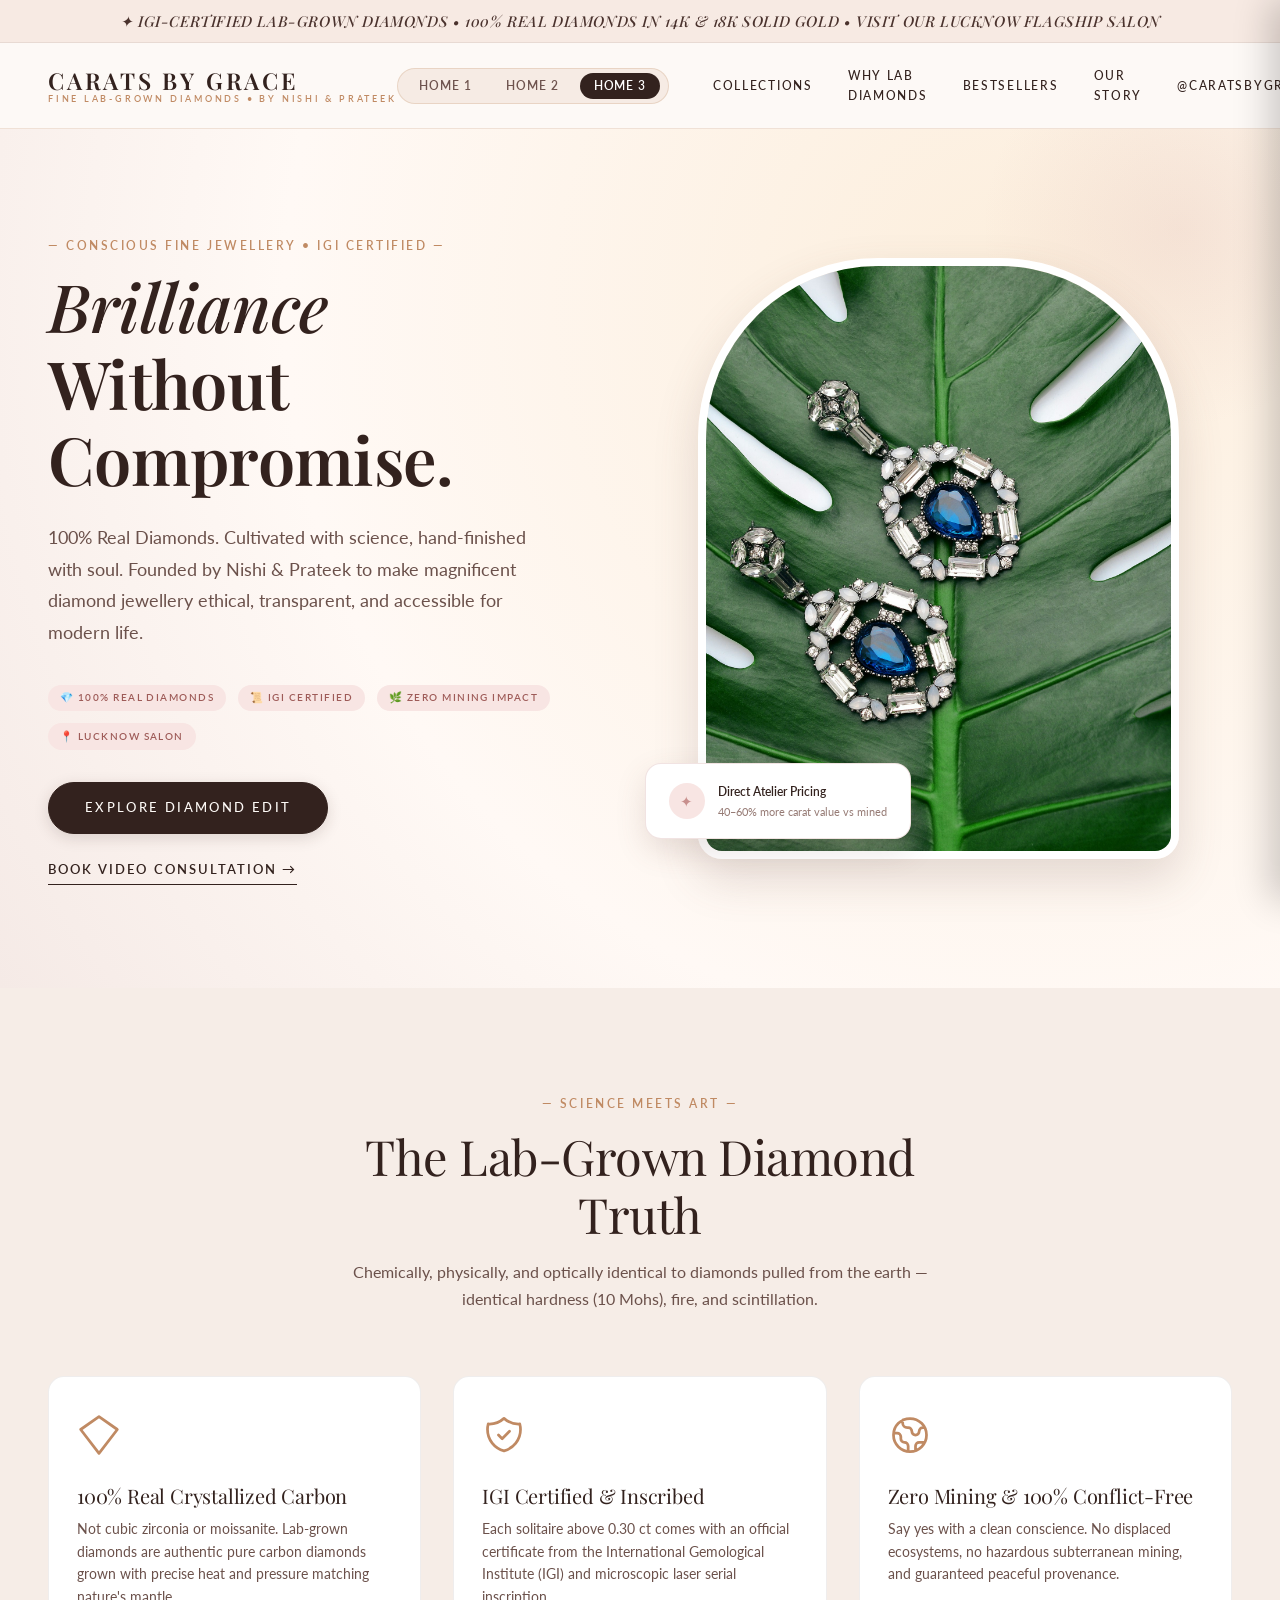
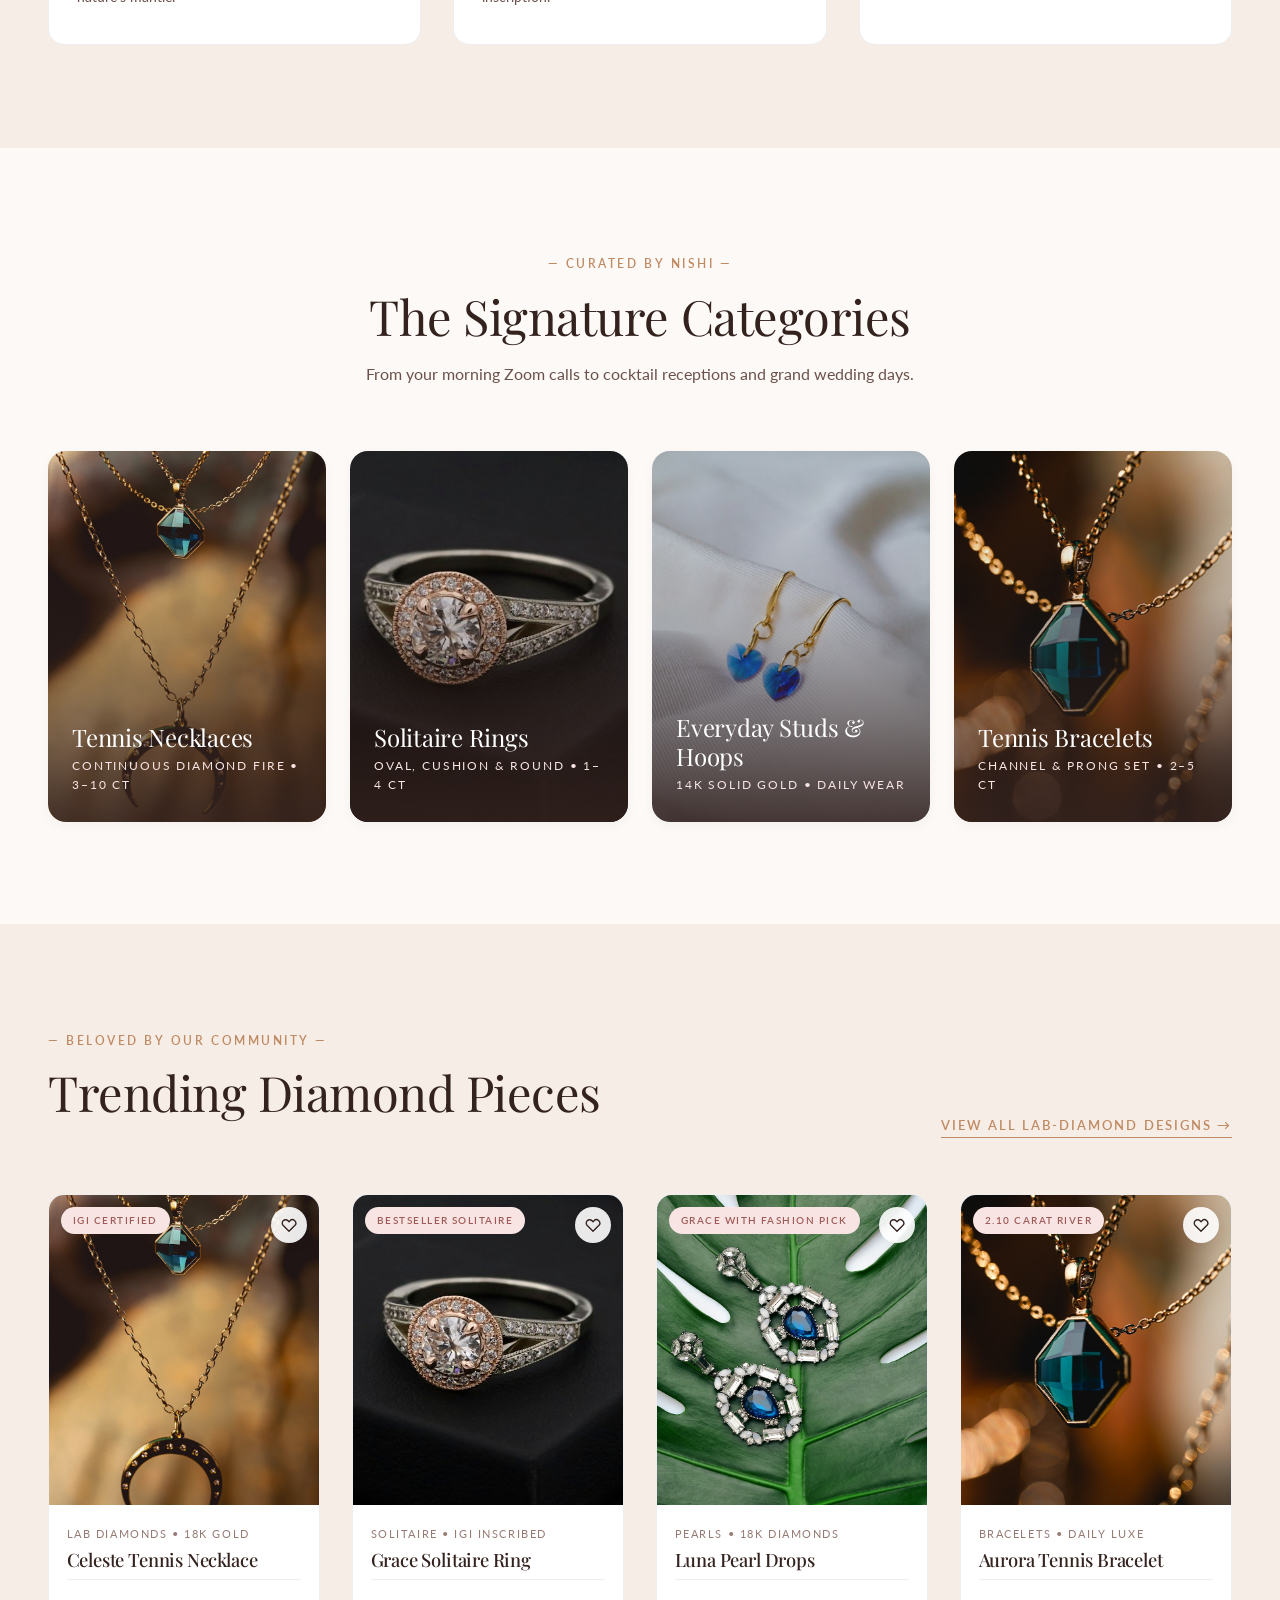
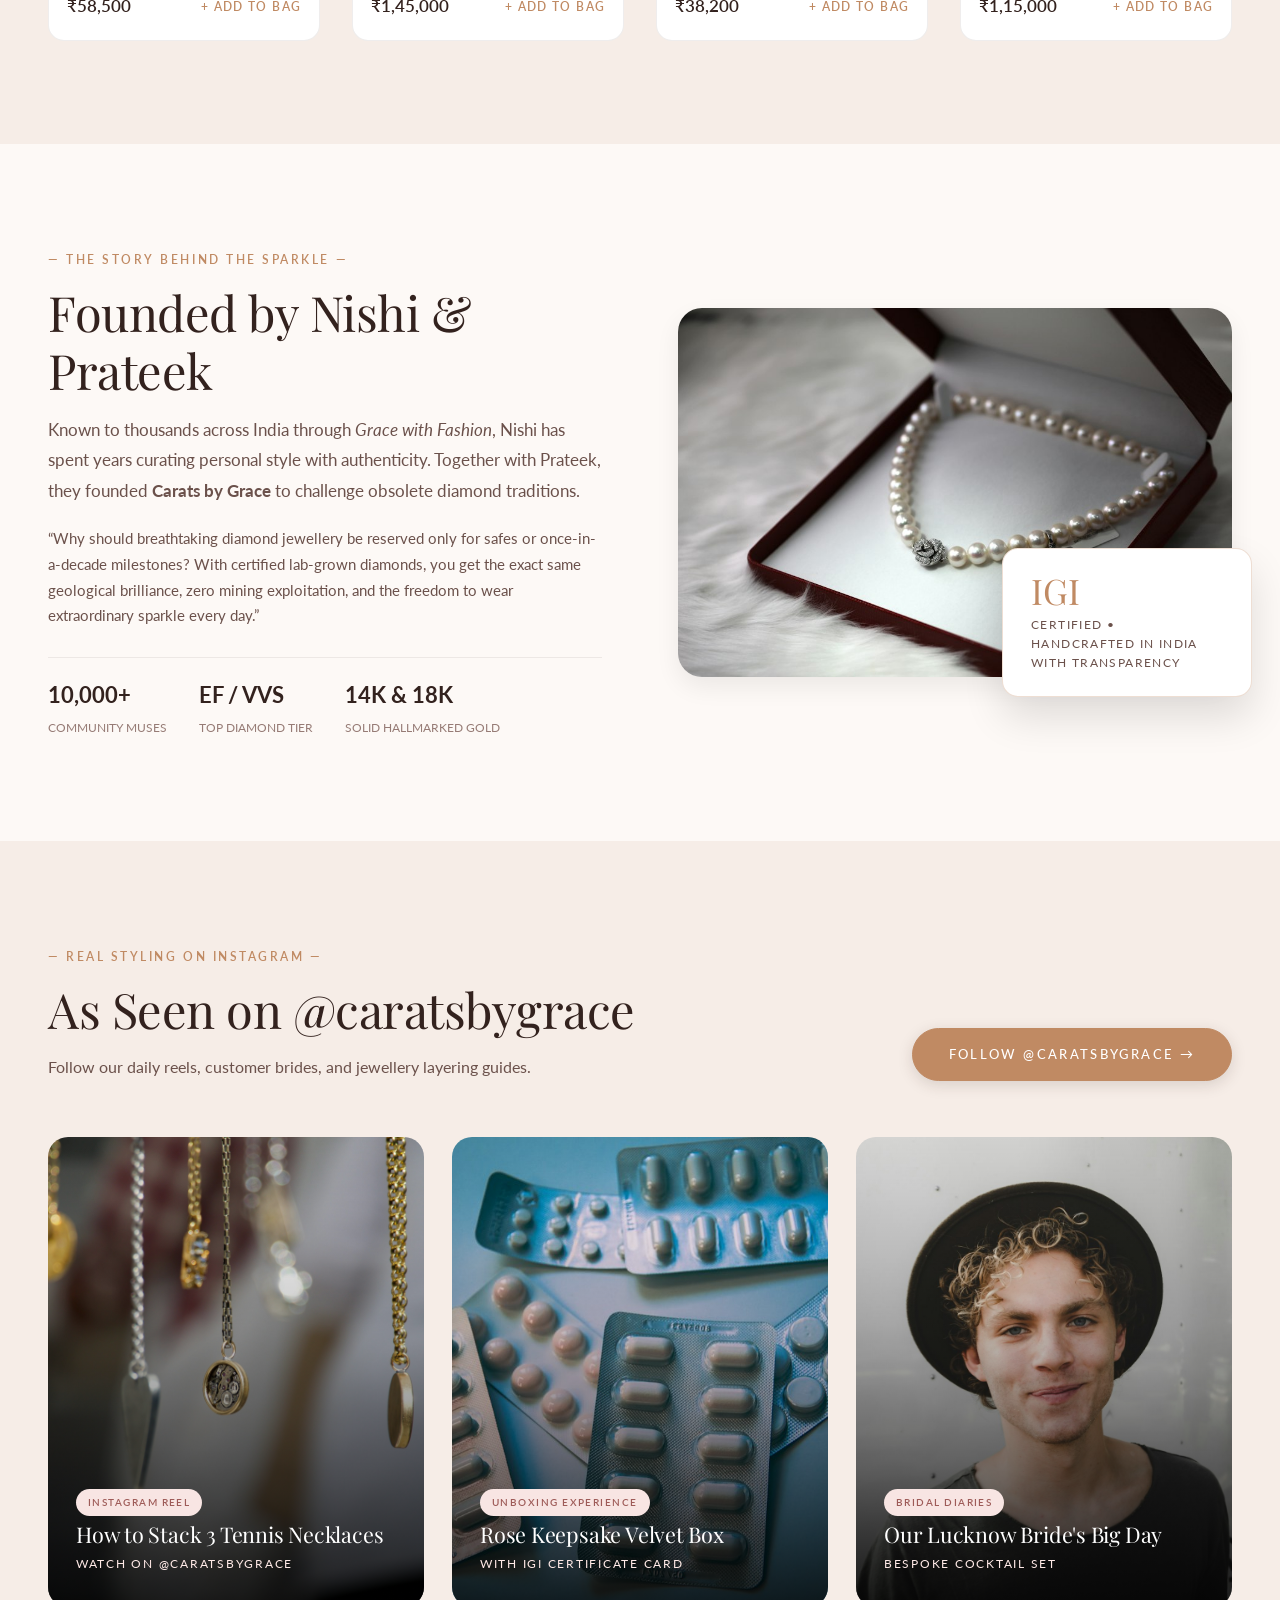
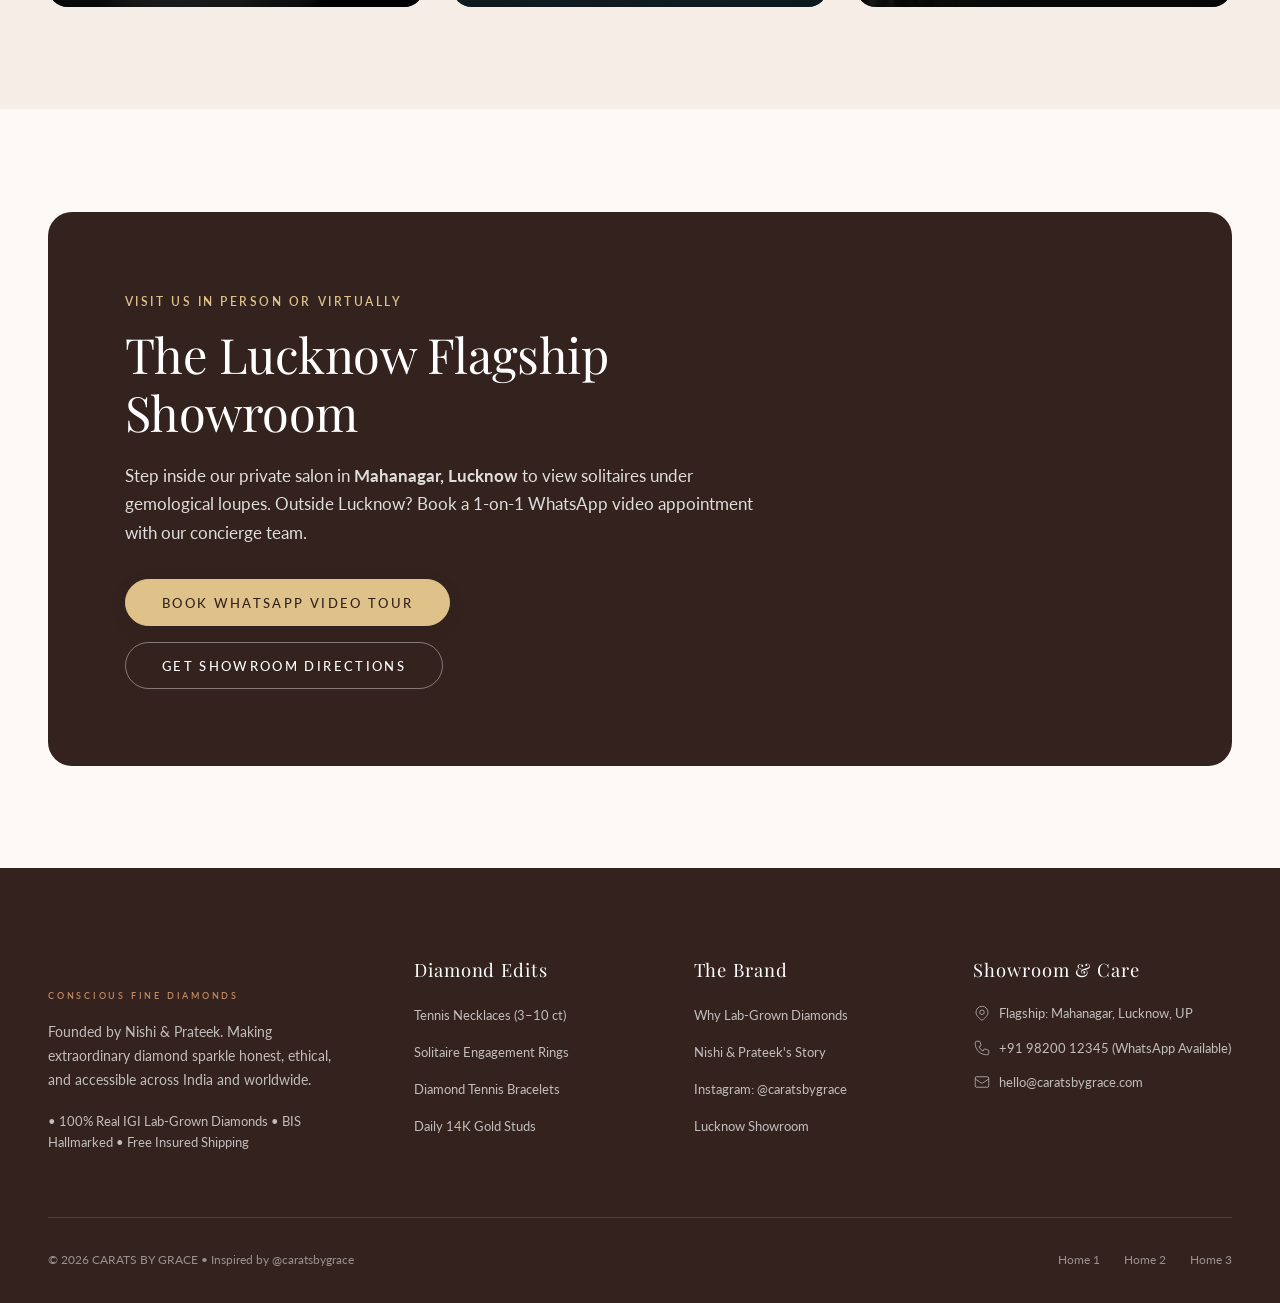
==== home-3.html @ 38d1f97b "Initial commit: Luxury Jewellery Website with 3 unique homepages" ====
<!DOCTYPE html>
<html lang="en">
<head>
  <meta charset="UTF-8">
  <meta name="viewport" content="width=device-width, initial-scale=1.0">
  <title>CARATS BY GRACE | Fine Lab-Grown Diamond Jewellery</title>
  <meta name="description" content="Conscious fine jewellery crafted with 100% real IGI-certified lab-grown diamonds in 14K and 18K solid gold. Founded by Nishi & Prateek.">
  <link rel="stylesheet" href="css/style.css">
  <link rel="icon" href="data:image/svg+xml,<svg xmlns='http://www.w3.org/2000/svg' viewBox='0 0 24 24' fill='%23C08A63'><path d='M12 2L2 9l10 13 10-13-10-7z'/></svg>">
</head>
<body class="theme-grace">

  <!-- ==================== ANNOUNCEMENT BAR ==================== -->
  <div class="announcement-bar">
    ✦ IGI-Certified Lab-Grown Diamonds &bull; 100% Real Diamonds in 14K & 18K Solid Gold &bull; Visit our Lucknow Flagship Salon
  </div>

  <!-- ==================== GLOBAL NAVBAR ==================== -->
  <header class="site-header">
    <div class="container nav-container">
      <a href="home-3.html" class="brand-logo" aria-label="Carats by Grace Homepage">
        <span class="brand-wordmark">CARATS BY GRACE</span>
        <span class="brand-subtext" style="color: var(--accent-gold);">FINE LAB-GROWN DIAMONDS &bull; BY NISHI & PRATEEK</span>
      </a>

      <nav class="nav-menu" aria-label="Primary Navigation">
        <div class="nav-concept-group" title="Select Homepage Experience">
          <a href="home-1.html" class="nav-concept-link" data-concept="home-1">Home 1</a>
          <a href="home-2.html" class="nav-concept-link" data-concept="home-2">Home 2</a>
          <a href="home-3.html" class="nav-concept-link active" data-concept="home-3">Home 3</a>
        </div>
        <a href="#collections" class="nav-link">Collections</a>
        <a href="#science" class="nav-link">Why Lab Diamonds</a>
        <a href="#bestsellers" class="nav-link">Bestsellers</a>
        <a href="#founders" class="nav-link">Our Story</a>
        <a href="#instagram" class="nav-link">@caratsbygrace</a>
        <a href="#showroom" class="nav-link">Showroom</a>
      </nav>

      <div class="nav-actions">
        <button class="action-btn search-trigger-btn" aria-label="Search Diamond Catalogue">
          <svg class="action-icon" fill="none" stroke="currentColor" viewBox="0 0 24 24">
            <path stroke-linecap="round" stroke-linejoin="round" d="M21 21l-6-6m2-5a7 7 0 11-14 0 7 7 0 0114 0z"/>
          </svg>
        </button>

        <button class="action-btn" id="header-wishlist-btn" aria-label="Saved Favourites">
          <svg class="action-icon" fill="none" stroke="currentColor" viewBox="0 0 24 24">
            <path stroke-linecap="round" stroke-linejoin="round" d="M4.318 6.318a4.5 4.5 0 000 6.364L12 20.364l7.682-7.682a4.5 4.5 0 00-6.364-6.364L12 7.636l-1.318-1.318a4.5 4.5 0 00-6.364 0z"/>
          </svg>
          <span class="action-badge wishlist-count-badge" style="display: none;">0</span>
        </button>

        <button class="action-btn" id="header-bag-btn" aria-label="View Shopping Bag">
          <svg class="action-icon" fill="none" stroke="currentColor" viewBox="0 0 24 24">
            <path stroke-linecap="round" stroke-linejoin="round" d="M16 11V7a4 4 0 00-8 0v4M5 9h14l1 12H4L5 9z"/>
          </svg>
          <span class="action-badge bag-count-badge">1</span>
        </button>

        <button class="mobile-toggle" aria-label="Open Mobile Menu">
          <svg fill="none" stroke="currentColor" viewBox="0 0 24 24">
            <path stroke-linecap="round" stroke-linejoin="round" stroke-width="2" d="M4 6h16M4 12h16M4 18h16"/>
          </svg>
        </button>
      </div>
    </div>
  </header>

  <!-- ==================== MOBILE DRAWER ==================== -->
  <div class="mobile-drawer" role="dialog" aria-modal="true" aria-label="Mobile Navigation">
    <div class="mobile-drawer-content">
      <div class="mobile-drawer-header">
        <div class="brand-logo">
          <span class="brand-wordmark" style="font-size: 1.2rem;">CARATS BY GRACE</span>
          <span class="brand-subtext" style="color: var(--accent-gold);">LAB-GROWN DIAMONDS</span>
        </div>
        <button class="mobile-close-btn" aria-label="Close Mobile Menu">&times;</button>
      </div>

      <div class="mobile-concept-list">
        <span class="mobile-concept-title">Select Experience:</span>
        <a href="home-1.html" class="nav-concept-link" data-concept="home-1">Home 1</a>
        <a href="home-2.html" class="nav-concept-link" data-concept="home-2">Home 2</a>
        <a href="home-3.html" class="nav-concept-link active" data-concept="home-3">Home 3</a>
      </div>

      <nav class="mobile-nav-links">
        <a href="#collections" class="mobile-nav-link">Diamond Collections</a>
        <a href="#science" class="mobile-nav-link">Why Lab Diamonds</a>
        <a href="#bestsellers" class="mobile-nav-link">Bestselling Pieces</a>
        <a href="#founders" class="mobile-nav-link">About Nishi & Prateek</a>
        <a href="#instagram" class="mobile-nav-link">@caratsbygrace Instagram</a>
        <a href="#showroom" class="mobile-nav-link">Lucknow Showroom</a>
      </nav>

      <div style="padding-top: 2rem; border-top: 1px solid var(--border-subtle); font-size: 0.8rem; color: var(--text-muted);">
        <p>Showroom: Mahanagar, Lucknow, UP</p>
        <p>WhatsApp Video: +91 98200 12345</p>
        <p>hello@caratsbygrace.com</p>
      </div>
    </div>
  </div>

  <main>
    <!-- ==================== HERO SECTION (CARATS BY GRACE) ==================== -->
    <section class="hero-romantic" id="hero">
      <div class="container hero-romantic-grid">
        <div class="hero-romantic-text">
          <span class="eyebrow">&mdash; Conscious Fine Jewellery &bull; IGI Certified &mdash;</span>
          <h1 class="hero-romantic-title">
            Brilliance <span>Without Compromise.</span>
          </h1>
          <p class="hero-romantic-desc">
            100% Real Diamonds. Cultivated with science, hand-finished with soul. Founded by Nishi & Prateek to make magnificent diamond jewellery ethical, transparent, and accessible for modern life.
          </p>

          <!-- Trust Badges -->
          <div style="display: flex; gap: 0.75rem; flex-wrap: wrap; margin-bottom: 2rem;">
            <span class="badge badge-rose">💎 100% Real Diamonds</span>
            <span class="badge badge-rose">📜 IGI Certified</span>
            <span class="badge badge-rose">🌿 Zero Mining Impact</span>
            <span class="badge badge-rose">📍 Lucknow Salon</span>
          </div>

          <div style="display: flex; gap: 1.25rem; align-items: center; flex-wrap: wrap;">
            <a href="#bestsellers" class="btn btn-primary">Explore Diamond Edit</a>
            <a href="#showroom" class="btn-underline" style="color: var(--text-primary);">Book Video Consultation &rarr;</a>
          </div>
        </div>

        <div class="hero-romantic-media">
          <div class="romantic-frame-primary">
            <img src="assets/images/hero-romantic.jpg" alt="Carats by Grace lab-grown diamond collection" loading="lazy">
          </div>
          <div class="romantic-floating-card">
            <div class="floating-icon-heart">✦</div>
            <div>
              <div class="floating-card-text">Direct Atelier Pricing</div>
              <div class="floating-card-sub">40–60% more carat value vs mined</div>
            </div>
          </div>
        </div>
      </div>
    </section>

    <!-- ==================== THE LAB-GROWN REVOLUTION (EDUCATIONAL PILLARS) ==================== -->
    <section class="section-padding" id="science" style="background-color: var(--bg-secondary);">
      <div class="container">
        <div style="text-align: center; max-width: 680px; margin-inline: auto; margin-bottom: clamp(2.5rem, 5vw, 4rem);">
          <span class="eyebrow">&mdash; Science Meets Art &mdash;</span>
          <h2 class="section-title">The Lab-Grown Diamond Truth</h2>
          <p class="section-desc">
            Chemically, physically, and optically identical to diamonds pulled from the earth — identical hardness (10 Mohs), fire, and scintillation.
          </p>
        </div>

        <div class="features-grid">
          <!-- Pillar 1 -->
          <div class="feature-box" style="background-color: #FFFFFF; border-radius: 16px;">
            <svg class="feature-icon" fill="none" stroke="currentColor" stroke-width="1.5" viewBox="0 0 24 24">
              <path stroke-linecap="round" stroke-linejoin="round" d="M12 2L2 9l10 13 10-13-10-7z"/>
            </svg>
            <h3 class="feature-title">100% Real Crystallized Carbon</h3>
            <p class="feature-desc">
              Not cubic zirconia or moissanite. Lab-grown diamonds are authentic pure carbon diamonds grown with precise heat and pressure matching nature's mantle.
            </p>
          </div>

          <!-- Pillar 2 -->
          <div class="feature-box" style="background-color: #FFFFFF; border-radius: 16px;">
            <svg class="feature-icon" fill="none" stroke="currentColor" stroke-width="1.5" viewBox="0 0 24 24">
              <path stroke-linecap="round" stroke-linejoin="round" d="M9 12l2 2 4-4m5.618-4.016A11.955 11.955 0 0112 2.944a11.955 11.955 0 01-8.618 3.04A12.02 12.02 0 003 9c0 5.591 3.824 10.29 9 11.622 5.176-1.332 9-6.03 9-11.622 0-1.042-.133-2.052-.382-3.016z"/>
            </svg>
            <h3 class="feature-title">IGI Certified & Inscribed</h3>
            <p class="feature-desc">
              Each solitaire above 0.30 ct comes with an official certificate from the International Gemological Institute (IGI) and microscopic laser serial inscription.
            </p>
          </div>

          <!-- Pillar 3 -->
          <div class="feature-box" style="background-color: #FFFFFF; border-radius: 16px;">
            <svg class="feature-icon" fill="none" stroke="currentColor" stroke-width="1.5" viewBox="0 0 24 24">
              <path stroke-linecap="round" stroke-linejoin="round" d="M3.055 11H5a2 2 0 012 2v1a2 2 0 002 2 2 2 0 012 2v2.945M8 3.935V5.5A2.5 2.5 0 0010.5 8h.5a2 2 0 012 2 2 2 0 104 0 2 2 0 012-2h1.064M15 20.488V18a2 2 0 012-2h3.064M21 12a9 9 0 11-18 0 9 9 0 0118 0z"/>
            </svg>
            <h3 class="feature-title">Zero Mining & 100% Conflict-Free</h3>
            <p class="feature-desc">
              Say yes with a clean conscience. No displaced ecosystems, no hazardous subterranean mining, and guaranteed peaceful provenance.
            </p>
          </div>
        </div>
      </div>
    </section>

    <!-- ==================== SIGNATURE COLLECTIONS ==================== -->
    <section class="section-padding" id="collections">
      <div class="container">
        <div style="text-align: center; margin-bottom: clamp(2.5rem, 5vw, 4rem);">
          <span class="eyebrow">&mdash; Curated by Nishi &mdash;</span>
          <h2 class="section-title">The Signature Categories</h2>
          <p class="section-desc">From your morning Zoom calls to cocktail receptions and grand wedding days.</p>
        </div>

        <div class="category-grid">
          <!-- Item 1: Tennis Necklaces -->
          <div class="category-card" style="border-radius: 18px; box-shadow: var(--shadow-sm);">
            <img src="assets/images/celeste-necklace.jpg" alt="Diamond tennis necklace" class="category-card-img" loading="lazy">
            <div class="category-card-overlay" style="border-radius: 18px; background: linear-gradient(to top, rgba(51, 34, 30, 0.88) 0%, rgba(51, 34, 30, 0.15) 60%, transparent 100%);">
              <h3 class="category-card-title">Tennis Necklaces</h3>
              <span class="category-card-count" style="color: #F8E5E3;">Continuous Diamond Fire &bull; 3–10 ct</span>
            </div>
          </div>

          <!-- Item 2: Solitaire Engagement Rings -->
          <div class="category-card" style="border-radius: 18px; box-shadow: var(--shadow-sm);">
            <img src="assets/images/grace-ring.jpg" alt="Lab diamond solitaire rings" class="category-card-img" loading="lazy">
            <div class="category-card-overlay" style="border-radius: 18px; background: linear-gradient(to top, rgba(51, 34, 30, 0.88) 0%, rgba(51, 34, 30, 0.15) 60%, transparent 100%);">
              <h3 class="category-card-title">Solitaire Rings</h3>
              <span class="category-card-count" style="color: #F8E5E3;">Oval, Cushion & Round &bull; 1–4 ct</span>
            </div>
          </div>

          <!-- Item 3: Everyday Hoops & Studs -->
          <div class="category-card" style="border-radius: 18px; box-shadow: var(--shadow-sm);">
            <img src="assets/images/classic-hoops.jpg" alt="Everyday diamond hoops" class="category-card-img" loading="lazy">
            <div class="category-card-overlay" style="border-radius: 18px; background: linear-gradient(to top, rgba(51, 34, 30, 0.88) 0%, rgba(51, 34, 30, 0.15) 60%, transparent 100%);">
              <h3 class="category-card-title">Everyday Studs & Hoops</h3>
              <span class="category-card-count" style="color: #F8E5E3;">14K Solid Gold &bull; Daily Wear</span>
            </div>
          </div>

          <!-- Item 4: Tennis Bracelets -->
          <div class="category-card" style="border-radius: 18px; box-shadow: var(--shadow-sm);">
            <img src="assets/images/aurora-bracelet.jpg" alt="Diamond tennis bracelet" class="category-card-img" loading="lazy">
            <div class="category-card-overlay" style="border-radius: 18px; background: linear-gradient(to top, rgba(51, 34, 30, 0.88) 0%, rgba(51, 34, 30, 0.15) 60%, transparent 100%);">
              <h3 class="category-card-title">Tennis Bracelets</h3>
              <span class="category-card-count" style="color: #F8E5E3;">Channel & Prong Set &bull; 2–5 ct</span>
            </div>
          </div>
        </div>
      </div>
    </section>

    <!-- ==================== BESTSELLERS (CARATS BY GRACE) ==================== -->
    <section class="section-padding" id="bestsellers" style="background-color: var(--bg-secondary);">
      <div class="container">
        <div style="display: flex; justify-content: space-between; align-items: flex-end; margin-bottom: clamp(2.5rem, 5vw, 3.5rem); flex-wrap: wrap; gap: 1rem;">
          <div>
            <span class="eyebrow">&mdash; Beloved by Our Community &mdash;</span>
            <h2 class="section-title">Trending Diamond Pieces</h2>
          </div>
          <button class="btn-underline" style="color: var(--accent-gold);" onclick="showToast('Displaying full Carats by Grace catalogue.', '💎')">
            View All Lab-Diamond Designs &rarr;
          </button>
        </div>

        <div class="product-grid">
          <!-- Item 1: Celeste Diamond Necklace -->
          <article class="product-card">
            <div class="product-image-wrap">
              <div class="product-badges">
                <span class="badge badge-rose">IGI Certified</span>
              </div>
              <button class="product-wishlist-btn" data-product-id="celeste-necklace" aria-label="Save to Wishlist">
                <svg width="18" height="18" fill="none" stroke="currentColor" stroke-width="1.8" viewBox="0 0 24 24">
                  <path stroke-linecap="round" stroke-linejoin="round" d="M4.318 6.318a4.5 4.5 0 000 6.364L12 20.364l7.682-7.682a4.5 4.5 0 00-6.364-6.364L12 7.636l-1.318-1.318a4.5 4.5 0 00-6.364 0z"/>
                </svg>
              </button>
              <img src="assets/images/celeste-necklace.jpg" alt="Celeste Diamond Tennis Necklace" class="product-img" loading="lazy">
              <button class="product-quickview-btn" data-product-id="celeste-necklace">Quick View</button>
            </div>
            <div class="product-info">
              <span class="product-category">Lab Diamonds &bull; 18K Gold</span>
              <h3 class="product-title">Celeste Tennis Necklace</h3>
              <div class="product-footer">
                <span class="product-price">₹58,500</span>
                <button class="product-add-btn" onclick="addToBag('celeste-necklace')">+ Add to Bag</button>
              </div>
            </div>
          </article>

          <!-- Item 2: Grace Diamond Solitaire Ring -->
          <article class="product-card">
            <div class="product-image-wrap">
              <div class="product-badges">
                <span class="badge badge-rose">Bestseller Solitaire</span>
              </div>
              <button class="product-wishlist-btn" data-product-id="grace-ring" aria-label="Save to Wishlist">
                <svg width="18" height="18" fill="none" stroke="currentColor" stroke-width="1.8" viewBox="0 0 24 24">
                  <path stroke-linecap="round" stroke-linejoin="round" d="M4.318 6.318a4.5 4.5 0 000 6.364L12 20.364l7.682-7.682a4.5 4.5 0 00-6.364-6.364L12 7.636l-1.318-1.318a4.5 4.5 0 00-6.364 0z"/>
                </svg>
              </button>
              <img src="assets/images/grace-ring.jpg" alt="Grace Cushion Solitaire Ring" class="product-img" loading="lazy">
              <button class="product-quickview-btn" data-product-id="grace-ring">Quick View</button>
            </div>
            <div class="product-info">
              <span class="product-category">Solitaire &bull; IGI Inscribed</span>
              <h3 class="product-title">Grace Solitaire Ring</h3>
              <div class="product-footer">
                <span class="product-price">₹1,45,000</span>
                <button class="product-add-btn" onclick="addToBag('grace-ring')">+ Add to Bag</button>
              </div>
            </div>
          </article>

          <!-- Item 3: Luna Pearl & Diamond Earrings -->
          <article class="product-card">
            <div class="product-image-wrap">
              <div class="product-badges">
                <span class="badge badge-rose">Grace with Fashion Pick</span>
              </div>
              <button class="product-wishlist-btn" data-product-id="luna-earrings" aria-label="Save to Wishlist">
                <svg width="18" height="18" fill="none" stroke="currentColor" stroke-width="1.8" viewBox="0 0 24 24">
                  <path stroke-linecap="round" stroke-linejoin="round" d="M4.318 6.318a4.5 4.5 0 000 6.364L12 20.364l7.682-7.682a4.5 4.5 0 00-6.364-6.364L12 7.636l-1.318-1.318a4.5 4.5 0 00-6.364 0z"/>
                </svg>
              </button>
              <img src="assets/images/luna-earrings.jpg" alt="Luna Pearl & Diamond Earrings" class="product-img" loading="lazy">
              <button class="product-quickview-btn" data-product-id="luna-earrings">Quick View</button>
            </div>
            <div class="product-info">
              <span class="product-category">Pearls &bull; 18K Diamonds</span>
              <h3 class="product-title">Luna Pearl Drops</h3>
              <div class="product-footer">
                <span class="product-price">₹38,200</span>
                <button class="product-add-btn" onclick="addToBag('luna-earrings')">+ Add to Bag</button>
              </div>
            </div>
          </article>

          <!-- Item 4: Aurora Diamond Tennis Bracelet -->
          <article class="product-card">
            <div class="product-image-wrap">
              <div class="product-badges">
                <span class="badge badge-rose">2.10 Carat River</span>
              </div>
              <button class="product-wishlist-btn" data-product-id="aurora-bracelet" aria-label="Save to Wishlist">
                <svg width="18" height="18" fill="none" stroke="currentColor" stroke-width="1.8" viewBox="0 0 24 24">
                  <path stroke-linecap="round" stroke-linejoin="round" d="M4.318 6.318a4.5 4.5 0 000 6.364L12 20.364l7.682-7.682a4.5 4.5 0 00-6.364-6.364L12 7.636l-1.318-1.318a4.5 4.5 0 00-6.364 0z"/>
                </svg>
              </button>
              <img src="assets/images/aurora-bracelet.jpg" alt="Aurora Tennis Bracelet" class="product-img" loading="lazy">
              <button class="product-quickview-btn" data-product-id="aurora-bracelet">Quick View</button>
            </div>
            <div class="product-info">
              <span class="product-category">Bracelets &bull; Daily Luxe</span>
              <h3 class="product-title">Aurora Tennis Bracelet</h3>
              <div class="product-footer">
                <span class="product-price">₹1,15,000</span>
                <button class="product-add-btn" onclick="addToBag('aurora-bracelet')">+ Add to Bag</button>
              </div>
            </div>
          </article>
        </div>
      </div>
    </section>

    <!-- ==================== FOUNDER STORY: NISHI & PRATEEK ==================== -->
    <section class="section-padding" id="founders">
      <div class="container">
        <div class="split-section reverse">
          <div class="split-media">
            <div style="border-radius: 24px; overflow: hidden; box-shadow: var(--shadow-md);">
              <img src="assets/images/romantic-moment.jpg" alt="Nishi and Prateek Carats by Grace" class="split-img" loading="lazy">
            </div>
            <div class="split-floating-note" style="border-radius: 16px;">
              <div class="split-note-num" style="color: var(--accent-gold);">IGI</div>
              <div class="split-note-text">Certified &bull; Handcrafted in India with Transparency</div>
            </div>
          </div>
          <div class="split-content">
            <span class="eyebrow">&mdash; The Story Behind the Sparkle &mdash;</span>
            <h2 class="section-title">Founded by Nishi & Prateek</h2>
            <p style="font-size: 1.05rem; line-height: 1.8; color: var(--text-secondary); margin-bottom: 1.25rem;">
              Known to thousands across India through <em>Grace with Fashion</em>, Nishi has spent years curating personal style with authenticity. Together with Prateek, they founded <strong>Carats by Grace</strong> to challenge obsolete diamond traditions.
            </p>
            <p style="font-size: 0.95rem; line-height: 1.7; color: var(--text-secondary); margin-bottom: 1.75rem;">
              &ldquo;Why should breathtaking diamond jewellery be reserved only for safes or once-in-a-decade milestones? With certified lab-grown diamonds, you get the exact same geological brilliance, zero mining exploitation, and the freedom to wear extraordinary sparkle every day.&rdquo;
            </p>
            <div style="display: flex; gap: 2rem; border-top: 1px solid var(--border-subtle); padding-top: 1.25rem;">
              <div>
                <strong style="font-size: 1.35rem; color: var(--text-primary); display: block;">10,000+</strong>
                <span style="font-size: 0.72rem; color: var(--text-muted); text-transform: uppercase;">Community Muses</span>
              </div>
              <div>
                <strong style="font-size: 1.35rem; color: var(--text-primary); display: block;">EF / VVS</strong>
                <span style="font-size: 0.72rem; color: var(--text-muted); text-transform: uppercase;">Top Diamond Tier</span>
              </div>
              <div>
                <strong style="font-size: 1.35rem; color: var(--text-primary); display: block;">14K & 18K</strong>
                <span style="font-size: 0.72rem; color: var(--text-muted); text-transform: uppercase;">Solid Hallmarked Gold</span>
              </div>
            </div>
          </div>
        </div>
      </div>
    </section>

    <!-- ==================== INSTAGRAM REEL / LOOKBOOK GALLERY (@caratsbygrace) ==================== -->
    <section class="section-padding" id="instagram" style="background-color: var(--bg-secondary);">
      <div class="container">
        <div style="display: flex; justify-content: space-between; align-items: flex-end; margin-bottom: clamp(2.5rem, 5vw, 3.5rem); flex-wrap: wrap; gap: 1rem;">
          <div>
            <span class="eyebrow">&mdash; Real Styling on Instagram &mdash;</span>
            <h2 class="section-title">As Seen on @caratsbygrace</h2>
            <p class="section-desc text-left" style="margin: 0;">Follow our daily reels, customer brides, and jewellery layering guides.</p>
          </div>
          <a href="https://www.instagram.com/caratsbygrace" target="_blank" rel="noopener noreferrer" class="btn btn-primary" style="background-color: #C08A63; border-color: #C08A63; color: #FFF;">
            Follow @caratsbygrace &rarr;
          </a>
        </div>

        <div class="gifting-grid">
          <!-- Reel 1 -->
          <div class="gift-card" style="border-radius: 20px;">
            <img src="assets/images/hero-editorial.jpg" alt="Instagram reel styling diamond necklace" loading="lazy">
            <div class="gift-card-content">
              <span class="badge badge-rose" style="width: max-content; margin-bottom: 0.4rem;">Instagram Reel</span>
              <h3 class="gift-card-title" style="font-size: 1.35rem;">How to Stack 3 Tennis Necklaces</h3>
              <span class="gift-card-sub" style="color: #FFEAE7;">Watch on @caratsbygrace</span>
            </div>
          </div>

          <!-- Reel 2 -->
          <div class="gift-card" style="border-radius: 20px;">
            <img src="assets/images/gift-box.jpg" alt="Unboxing Carats by Grace luxury packaging" loading="lazy">
            <div class="gift-card-content">
              <span class="badge badge-rose" style="width: max-content; margin-bottom: 0.4rem;">Unboxing Experience</span>
              <h3 class="gift-card-title" style="font-size: 1.35rem;">Rose Keepsake Velvet Box</h3>
              <span class="gift-card-sub" style="color: #FFEAE7;">With IGI Certificate Card</span>
            </div>
          </div>

          <!-- Reel 3 -->
          <div class="gift-card" style="border-radius: 20px;">
            <img src="assets/images/editorial-1.jpg" alt="Real bride wearing Carats by Grace" loading="lazy">
            <div class="gift-card-content">
              <span class="badge badge-rose" style="width: max-content; margin-bottom: 0.4rem;">Bridal Diaries</span>
              <h3 class="gift-card-title" style="font-size: 1.35rem;">Our Lucknow Bride's Big Day</h3>
              <span class="gift-card-sub" style="color: #FFEAE7;">Bespoke Cocktail Set</span>
            </div>
          </div>
        </div>
      </div>
    </section>

    <!-- ==================== LUCKNOW SHOWROOM & VIDEO APPOINTMENTS ==================== -->
    <section class="section-padding" id="showroom">
      <div class="container">
        <div style="background-color: #33221E; color: #FFFFFF; border-radius: 24px; padding: clamp(3rem, 6vw, 5rem); position: relative; overflow: hidden;">
          <div style="max-width: 650px; position: relative; z-index: 2;">
            <span class="eyebrow" style="color: #DFC28A;">VISIT US IN PERSON OR VIRTUALLY</span>
            <h2 class="section-title" style="color: #FFFFFF; margin-bottom: 1.25rem;">The Lucknow Flagship Showroom</h2>
            <p style="font-size: 1.05rem; line-height: 1.7; color: rgba(255, 255, 255, 0.85); margin-bottom: 2rem;">
              Step inside our private salon in <strong>Mahanagar, Lucknow</strong> to view solitaires under gemological loupes. Outside Lucknow? Book a 1-on-1 WhatsApp video appointment with our concierge team.
            </p>
            <div style="display: flex; gap: 1rem; flex-wrap: wrap;">
              <button class="btn btn-primary" onclick="showToast('WhatsApp Video Appointment request opened.', '📹')" style="background-color: #DFC28A; color: #33221E; border-color: #DFC28A;">
                Book WhatsApp Video Tour
              </button>
              <button class="btn btn-secondary" onclick="showToast('Showroom directions sent: Mahanagar, Lucknow, UP.', '📍')" style="color: #FFFFFF; border-color: rgba(255, 255, 255, 0.4);">
                Get Showroom Directions
              </button>
            </div>
          </div>
        </div>
      </div>
    </section>
  </main>

  <!-- ==================== BOUTIQUE FOOTER ==================== -->
  <footer class="site-footer" id="contact" style="background-color: #33221E;">
    <div class="container">
      <div class="footer-top">
        <div class="footer-brand">
          <div class="brand-logo">
            <span class="brand-wordmark" style="color: #FFFFFF;">CARATS BY GRACE</span>
            <span class="brand-subtext" style="color: var(--accent-gold-light);">CONSCIOUS FINE DIAMONDS</span>
          </div>
          <p class="footer-desc">
            Founded by Nishi & Prateek. Making extraordinary diamond sparkle honest, ethical, and accessible across India and worldwide.
          </p>
          <div style="font-size: 0.8rem; color: rgba(255, 255, 255, 0.7); margin-top: 1rem;">
            &bull; 100% Real IGI Lab-Grown Diamonds &bull; BIS Hallmarked &bull; Free Insured Shipping
          </div>
        </div>

        <div>
          <h4 class="footer-heading">Diamond Edits</h4>
          <ul class="footer-links">
            <li><a href="#collections" class="footer-link">Tennis Necklaces (3–10 ct)</a></li>
            <li><a href="#collections" class="footer-link">Solitaire Engagement Rings</a></li>
            <li><a href="#collections" class="footer-link">Diamond Tennis Bracelets</a></li>
            <li><a href="#collections" class="footer-link">Daily 14K Gold Studs</a></li>
          </ul>
        </div>

        <div>
          <h4 class="footer-heading">The Brand</h4>
          <ul class="footer-links">
            <li><a href="#science" class="footer-link">Why Lab-Grown Diamonds</a></li>
            <li><a href="#founders" class="footer-link">Nishi & Prateek's Story</a></li>
            <li><a href="https://www.instagram.com/caratsbygrace" target="_blank" rel="noopener noreferrer" class="footer-link">Instagram: @caratsbygrace</a></li>
            <li><a href="#showroom" class="footer-link">Lucknow Showroom</a></li>
          </ul>
        </div>

        <div>
          <h4 class="footer-heading">Showroom & Care</h4>
          <div class="footer-contact-item">
            <svg width="18" height="18" fill="none" stroke="currentColor" viewBox="0 0 24 24"><path d="M17.657 16.657L13.414 20.9a1.998 1.998 0 01-2.827 0l-4.244-4.243a8 8 0 1111.314 0z"/><path d="M15 11a3 3 0 11-6 0 3 3 0 016 0z"/></svg>
            <span>Flagship: Mahanagar, Lucknow, UP</span>
          </div>
          <div class="footer-contact-item">
            <svg width="18" height="18" fill="none" stroke="currentColor" viewBox="0 0 24 24"><path d="M3 5a2 2 0 012-2h3.28a1 1 0 01.948.684l1.498 4.493a1 1 0 01-.502 1.21l-2.257 1.13a11.042 11.042 0 005.516 5.516l1.13-2.257a1 1 0 011.21-.502l4.493 1.498a1 1 0 01.684.949V19a2 2 0 01-2 2h-1C9.716 21 3 14.284 3 6V5z"/></svg>
            <span>+91 98200 12345 (WhatsApp Available)</span>
          </div>
          <div class="footer-contact-item">
            <svg width="18" height="18" fill="none" stroke="currentColor" viewBox="0 0 24 24"><path d="M3 8l7.89 5.26a2 2 0 002.22 0L21 8M5 19h14a2 2 0 002-2V7a2 2 0 00-2-2H5a2 2 0 00-2 2v10a2 2 0 002 2z"/></svg>
            <span>hello@caratsbygrace.com</span>
          </div>
        </div>
      </div>

      <div class="footer-bottom">
        <div>&copy; 2026 CARATS BY GRACE &bull; Inspired by @caratsbygrace</div>
        <div style="display: flex; gap: 1.5rem;">
          <a href="home-1.html">Home 1</a>
          <a href="home-2.html">Home 2</a>
          <a href="home-3.html">Home 3</a>
        </div>
      </div>
    </div>
  </footer>

  <!-- ==================== QUICK-VIEW PRODUCT MODAL ==================== -->
  <div class="modal-overlay" id="quickview-modal" role="dialog" aria-modal="true" aria-label="Product Details Modal">
    <div class="quickview-card" style="border-radius: 20px;">
      <button class="modal-close-btn" id="quickview-close" aria-label="Close modal">&times;</button>
      <div class="quickview-image-pane">
        <img id="qv-image" src="assets/images/luna-earrings.jpg" alt="Jewellery Piece">
      </div>
      <div class="quickview-details-pane">
        <span class="quickview-category" id="qv-category">Earrings</span>
        <h3 class="quickview-title" id="qv-title">Luna Pearl Earrings</h3>
        <div class="quickview-price" id="qv-price">₹38,200</div>
        <p class="quickview-desc" id="qv-desc">
          Lustrous hand-picked pearls suspended gracefully from sculpted 18K solid gold drop hooks with brilliant IGI lab-grown diamonds.
        </p>

        <div class="quickview-spec-list">
          <div class="quickview-spec-item">
            <span>Metal Setting</span>
            <strong id="qv-metal">18K Solid Gold</strong>
          </div>
          <div class="quickview-spec-item">
            <span>Diamond Certification</span>
            <strong id="qv-stone">IGI Certified Lab-Grown (EF, VVS)</strong>
          </div>
          <div class="quickview-spec-item">
            <span>Packaging</span>
            <strong>Rose Velvet Box & Calligraphy Note</strong>
          </div>
        </div>

        <div class="quickview-actions">
          <button class="btn btn-primary" id="qv-add-bag" style="flex: 2;">Add to Bag</button>
          <button class="btn btn-secondary" id="qv-add-wishlist" style="flex: 1;">Save ♡</button>
        </div>
      </div>
    </div>
  </div>

  <!-- ==================== SHOPPING BAG DRAWER ==================== -->
  <aside class="drawer-panel" id="bag-drawer" aria-label="Shopping Bag Slide-over">
    <div class="drawer-header">
      <h3 class="drawer-title">
        <span style="font-family: var(--font-heading);">Your Diamond Bag</span>
      </h3>
      <button class="mobile-close-btn" id="bag-drawer-close" aria-label="Close bag">&times;</button>
    </div>
    <div class="drawer-body" id="bag-drawer-items"></div>
    <div class="drawer-footer">
      <div class="drawer-subtotal">
        <span>Subtotal</span>
        <span id="bag-drawer-subtotal">₹58,500</span>
      </div>
      <p style="font-size: 0.72rem; color: #888; margin-bottom: 1.25rem;">
        * Includes signature rose keepsake packaging, IGI certificate card & insured delivery.
      </p>
      <button class="btn btn-primary" id="drawer-checkout-btn" style="width: 100%;">Order with Concierge</button>
    </div>
  </aside>

  <!-- ==================== SEARCH MODAL OVERLAY ==================== -->
  <div class="search-modal" id="search-modal" role="dialog" aria-modal="true" aria-label="Search Catalogue">
    <div class="search-modal-header">
      <div class="brand-logo">
        <span class="brand-wordmark" style="font-size: 1.2rem;">CARATS BY GRACE</span>
        <span class="brand-subtext" style="color: var(--accent-gold);">DIAMOND SEARCH</span>
      </div>
      <button class="modal-close-btn" id="search-close-btn" aria-label="Close search overlay">&times;</button>
    </div>
    <div class="search-bar-wrap">
      <input type="text" class="search-input-field" id="search-input" placeholder="Search tennis necklaces, solitaire rings, studs..." autocomplete="off">
    </div>
    <div class="search-results-grid" id="search-results"></div>
  </div>

  <!-- ==================== BACK TO TOP ==================== -->
  <button class="back-to-top" aria-label="Scroll back to top">
    <svg width="20" height="20" fill="none" stroke="currentColor" stroke-width="2" viewBox="0 0 24 24">
      <path stroke-linecap="round" stroke-linejoin="round" d="M5 10l7-7m0 0l7 7m-7-7v18"/>
    </svg>
  </button>

  <script src="js/main.js"></script>
</body>
</html>
---- css/style.css ----
/* ==========================================================================
   CARATS ATELIER — LUXURY JEWELLERY WEBSITE
   Shared Styles, Design Tokens & Concept-Specific Themes
   ========================================================================== */

@import url('https://fonts.googleapis.com/css2?family=Bodoni+Moda:ital,opsz,wght@0,6..96,400;0,6..96,500;0,6..96,600;0,6..96,700;0,6..96,800;1,6..96,400&family=Cormorant+Garamond:ital,wght@0,300;0,400;0,500;0,600;0,700;1,400;1,600&family=DM+Sans:ital,opsz,wght@0,9..40,300;0,9..40,400;0,9..40,500;0,9..40,600;0,9..40,700;1,9..40,400&family=Lato:ital,wght@0,300;0,400;0,700;1,300;1,400&family=Montserrat:ital,wght@0,300;0,400;0,500;0,600;0,700;1,300;1,400&family=Playfair+Display:ital,wght@0,400;0,500;0,600;0,700;1,400;1,600&display=swap');

/* --- Root & Shared Variables --- */
:root {
  --font-cormorant: 'Cormorant Garamond', Georgia, serif;
  --font-montserrat: 'Montserrat', -apple-system, BlinkMacSystemFont, sans-serif;
  --font-bodoni: 'Bodoni Moda', 'Didot', serif;
  --font-dm: 'DM Sans', -apple-system, BlinkMacSystemFont, sans-serif;
  --font-playfair: 'Playfair Display', Georgia, serif;
  --font-lato: 'Lato', -apple-system, BlinkMacSystemFont, sans-serif;

  --transition-fast: 0.2s cubic-bezier(0.16, 1, 0.3, 1);
  --transition-normal: 0.35s cubic-bezier(0.16, 1, 0.3, 1);
  --transition-smooth: 0.5s cubic-bezier(0.16, 1, 0.3, 1);
  --transition-slow: 0.8s cubic-bezier(0.16, 1, 0.3, 1);

  --shadow-sm: 0 4px 12px rgba(0, 0, 0, 0.04);
  --shadow-md: 0 10px 25px rgba(0, 0, 0, 0.07);
  --shadow-lg: 0 20px 40px rgba(0, 0, 0, 0.12);
  --shadow-hover: 0 16px 36px rgba(0, 0, 0, 0.14);

  --container-max: 1360px;
  --container-padding: clamp(1.25rem, 4vw, 3rem);
  --section-spacing: clamp(4.5rem, 8vw, 8rem);
}

/* ==========================================================================
   THEME DEFINITIONS: 3 TRULY DISTINCT VISUAL IDENTITIES
   ========================================================================== */

/* --- CONCEPT 1: ULTRA BRIGHT LUXURY (Radiant Sunlit Alabaster & Gold) --- */
body.theme-bright,
body.theme-timeless {
  --bg-primary: #FCFBF9;       /* Luminous Crisp Alabaster White */
  --bg-secondary: #F6F3ED;     /* Warm Sunlit Cream */
  --bg-card: #FFFFFF;
  --bg-dark: #231C18;          /* Deep Espresso for footers */
  --text-primary: #1C1917;     /* Rich Crisp Charcoal */
  --text-secondary: #57534E;
  --text-muted: #8F8881;
  --accent-gold: #B89047;      /* Radiant Polished Gold */
  --accent-gold-light: #DFC28A;
  --accent-taupe: #C8BFB5;
  --border-color: rgba(184, 144, 71, 0.28);
  --border-subtle: rgba(28, 25, 23, 0.08);

  --font-heading: var(--font-cormorant);
  --font-body: var(--font-montserrat);
  --radius-card: 4px;
  --radius-btn: 2px;
  --header-bg: rgba(252, 251, 249, 0.94);
  --nav-text: #1C1917;
}

/* --- CONCEPT 2: LITTLE DARK LUXURY (Midnight Obsidian & Gilded Gold Noir) --- */
body.theme-dark,
body.theme-editorial {
  --bg-primary: #111014;       /* Deep Midnight Obsidian */
  --bg-secondary: #19171F;     /* Rich Dark Charcoal Velvet */
  --bg-card: #1D1B24;          /* Elevated Night Card */
  --bg-dark: #0A090D;          /* Deepest Jet Noir */
  --text-primary: #F7F5F0;     /* Crisp Luminous Warm Ivory */
  --text-secondary: #BBB6AD;   /* Silky Light Taupe */
  --text-muted: #847E75;
  --accent-gold: #D4AF37;      /* Gilded Glowing Yellow Gold */
  --accent-gold-light: #F4E2A9;
  --accent-taupe: #3D3948;
  --border-color: rgba(212, 175, 55, 0.28);
  --border-subtle: rgba(255, 255, 255, 0.09);

  --font-heading: var(--font-bodoni);
  --font-body: var(--font-dm);
  --radius-card: 0px;
  --radius-btn: 0px;
  --header-bg: rgba(17, 16, 20, 0.94);
  --nav-text: #F7F5F0;
}

/* Dark Theme Specific Overrides */
body.theme-dark .site-header,
body.theme-editorial .site-header {
  background-color: var(--header-bg);
  border-bottom: 1px solid rgba(212, 175, 55, 0.18);
}

body.theme-dark .brand-wordmark,
body.theme-dark .nav-link,
body.theme-dark .action-btn {
  color: #F7F5F0;
}

body.theme-dark .nav-concept-group {
  background: rgba(255, 255, 255, 0.08);
}

body.theme-dark .nav-concept-link {
  color: #BBB6AD;
}

body.theme-dark .nav-concept-link.active {
  background-color: #D4AF37;
  color: #111014;
}

body.theme-dark .product-card {
  background-color: #1A1822;
  border-color: rgba(255, 255, 255, 0.08);
}

body.theme-dark .product-card:hover {
  border-color: rgba(212, 175, 55, 0.45);
  box-shadow: 0 16px 36px rgba(0, 0, 0, 0.6);
}

body.theme-dark .product-image-wrap {
  background-color: #14131A;
}

body.theme-dark .product-title {
  color: #F7F5F0;
}

body.theme-dark .product-price {
  color: #E2BC55;
}

body.theme-dark .feature-box {
  background-color: #19171F;
  border-color: rgba(212, 175, 55, 0.2);
}

body.theme-dark .feature-title {
  color: #F7F5F0;
}

body.theme-dark .feature-desc {
  color: #BBB6AD;
}

body.theme-dark .btn-primary {
  background-color: #D4AF37;
  color: #111014;
  border-color: #D4AF37;
  font-weight: 600;
}

body.theme-dark .btn-primary:hover {
  background-color: #FFFFFF;
  color: #111014;
  border-color: #FFFFFF;
}

body.theme-dark .btn-secondary {
  border-color: rgba(212, 175, 55, 0.4);
  color: #F7F5F0;
}

body.theme-dark .btn-secondary:hover {
  background-color: rgba(212, 175, 55, 0.12);
  border-color: #D4AF37;
}

body.theme-dark .btn-underline {
  color: #F7F5F0;
}

body.theme-dark .announcement-bar {
  background-color: #0A090D;
  color: #D4AF37;
  border-bottom: 1px solid rgba(212, 175, 55, 0.15);
}

body.theme-dark .quickview-card,
body.theme-dark .drawer-panel {
  background-color: #1A1822;
  color: #F7F5F0;
  border: 1px solid rgba(212, 175, 55, 0.25);
}

body.theme-dark .drawer-header,
body.theme-dark .drawer-footer {
  border-color: rgba(255, 255, 255, 0.1);
  background-color: #15131C;
}

body.theme-dark .drawer-item {
  border-bottom-color: rgba(255, 255, 255, 0.08);
}

body.theme-dark .drawer-item-title,
body.theme-dark .drawer-title,
body.theme-dark .quickview-title {
  color: #F7F5F0;
}

body.theme-dark .quickview-price {
  color: #E2BC55;
}

body.theme-dark .quickview-details-pane {
  background-color: #1A1822;
}

body.theme-dark .quickview-spec-list {
  border-color: rgba(255, 255, 255, 0.1);
}

body.theme-dark .quickview-spec-item {
  color: #BBB6AD;
}

body.theme-dark .modal-close-btn {
  background: rgba(255, 255, 255, 0.12);
  color: #FFFFFF;
}

body.theme-dark .newsletter-section {
  background-color: #16141C;
  border-color: rgba(255, 255, 255, 0.08);
}

body.theme-dark .newsletter-input {
  background-color: #201D27;
  border-color: rgba(212, 175, 55, 0.3);
  color: #F7F5F0;
}

body.theme-dark .search-modal {
  background-color: rgba(17, 16, 20, 0.98);
}

body.theme-dark .search-input-field {
  color: #F7F5F0;
  border-bottom-color: #D4AF37;
}

body.theme-dark .mobile-drawer-content {
  background-color: #15131C;
  color: #F7F5F0;
}

body.theme-dark .mobile-concept-list {
  background-color: #201D27;
}

/* --- CONCEPT 3: CARATS BY GRACE (@caratsbygrace Fine Lab-Grown Diamonds) --- */
body.theme-grace,
body.theme-romantic {
  --bg-primary: #FDF9F6;       /* Warm Cashmere Blush Ivory */
  --bg-secondary: #F6EDE7;     /* Soft Rose Powder Cream */
  --bg-card: #FFFFFF;
  --bg-dark: #33221E;          /* Rich Warm Mocha Rosewood */
  --text-primary: #33221E;     /* Deep Warm Espresso */
  --text-secondary: #6B514B;   /* Velvety Cocoa */
  --text-muted: #967B75;
  --accent-gold: #C08A63;      /* Warm Rose Gold & Champagne Shimmer */
  --accent-gold-light: #F2DCD0;
  --accent-taupe: #A97C82;     /* Dusty Mauve */
  --border-color: rgba(192, 138, 99, 0.28);
  --border-subtle: rgba(51, 34, 30, 0.08);

  --font-heading: var(--font-playfair);
  --font-body: var(--font-lato);
  --radius-card: 16px;
  --radius-btn: 30px;
  --header-bg: rgba(253, 249, 246, 0.94);
  --nav-text: #33221E;
}

body.theme-grace .brand-wordmark {
  letter-spacing: 0.14em;
  font-weight: 600;
}

body.theme-grace .site-header {
  background-color: var(--header-bg);
  border-bottom: 1px solid rgba(192, 138, 99, 0.2);
}

body.theme-grace .announcement-bar {
  background-color: #F7EAE3;
  color: #4A322D;
  font-family: var(--font-heading);
  font-style: italic;
  font-size: 0.94rem;
  letter-spacing: 0.04em;
}

body.theme-grace .btn-primary {
  background-color: #33221E;
  color: #FDF9F6;
  border-color: #33221E;
  box-shadow: 0 4px 15px rgba(51, 34, 30, 0.15);
}

body.theme-grace .btn-primary:hover {
  background-color: #C08A63;
  border-color: #C08A63;
  color: #FFFFFF;
  transform: translateY(-2px);
  box-shadow: 0 8px 22px rgba(192, 138, 99, 0.35);
}

/* ==========================================================================
   BASE RESET & TYPOGRAPHY
   ========================================================================== */
*, *::before, *::after {
  box-sizing: border-box;
  margin: 0;
  padding: 0;
}

html {
  scroll-behavior: smooth;
  -webkit-font-smoothing: antialiased;
  -moz-osx-font-smoothing: grayscale;
}

body {
  background-color: var(--bg-primary);
  color: var(--text-primary);
  font-family: var(--font-body);
  font-size: 15px;
  line-height: 1.65;
  overflow-x: hidden;
  transition: background-color var(--transition-normal), color var(--transition-normal);
}

img {
  max-width: 100%;
  height: auto;
  display: block;
  object-fit: cover;
}

a {
  color: inherit;
  text-decoration: none;
  transition: color var(--transition-fast);
}

button {
  font-family: inherit;
  cursor: pointer;
  border: none;
  background: none;
  transition: all var(--transition-fast);
}

input, textarea, select {
  font-family: inherit;
  font-size: inherit;
  color: inherit;
}

ul, ol {
  list-style: none;
}

/* Headings */
h1, h2, h3, h4, h5, h6 {
  font-family: var(--font-heading);
  font-weight: 400;
  line-height: 1.2;
  letter-spacing: -0.01em;
  color: var(--text-primary);
}

.eyebrow {
  font-family: var(--font-body);
  font-size: 0.72rem;
  letter-spacing: 0.22em;
  text-transform: uppercase;
  color: var(--accent-gold);
  font-weight: 600;
  display: inline-block;
  margin-bottom: 0.85rem;
}

body.theme-editorial .eyebrow {
  letter-spacing: 0.28em;
  font-weight: 700;
  color: var(--text-muted);
}

body.theme-romantic .eyebrow {
  letter-spacing: 0.16em;
  font-style: italic;
  font-family: var(--font-heading);
  font-size: 0.95rem;
  text-transform: none;
  color: var(--accent-gold);
}

.section-title {
  font-size: clamp(2rem, 3.8vw, 3.25rem);
  margin-bottom: 1rem;
}

.section-desc {
  font-size: 1rem;
  color: var(--text-secondary);
  max-width: 580px;
  margin-inline: auto;
}

.text-left .section-desc {
  margin-inline: 0;
}

/* Container */
.container {
  width: 100%;
  max-width: var(--container-max);
  margin-inline: auto;
  padding-inline: var(--container-padding);
}

.section-padding {
  padding-block: var(--section-spacing);
}

/* ==========================================================================
   BUTTONS & BADGES
   ========================================================================== */
.btn {
  display: inline-flex;
  align-items: center;
  justify-content: center;
  gap: 0.65rem;
  padding: 0.9rem 2.25rem;
  font-size: 0.82rem;
  font-weight: 500;
  letter-spacing: 0.18em;
  text-transform: uppercase;
  border-radius: var(--radius-btn);
  transition: all var(--transition-fast);
  position: relative;
  overflow: hidden;
  text-align: center;
}

.btn-primary {
  background-color: var(--text-primary);
  color: var(--bg-primary);
  border: 1px solid var(--text-primary);
}

.btn-primary:hover {
  background-color: var(--accent-gold);
  border-color: var(--accent-gold);
  color: #FFFFFF;
  transform: translateY(-2px);
  box-shadow: var(--shadow-md);
}

body.theme-timeless .btn-primary {
  background-color: var(--bg-dark);
  color: var(--bg-primary);
  border: 1px solid var(--bg-dark);
}

body.theme-timeless .btn-primary:hover {
  background-color: var(--accent-gold);
  border-color: var(--accent-gold);
  color: #FFFFFF;
}

body.theme-editorial .btn-primary {
  background-color: #111111;
  color: #FFFFFF;
  border: 1px solid #111111;
}

body.theme-editorial .btn-primary:hover {
  background-color: #FFFFFF;
  color: #111111;
  border-color: #111111;
}

body.theme-romantic .btn-primary {
  background-color: var(--text-primary);
  color: #FFF9F5;
  border: 1px solid var(--text-primary);
  box-shadow: 0 4px 15px rgba(107, 76, 70, 0.15);
}

body.theme-romantic .btn-primary:hover {
  background-color: var(--accent-gold);
  border-color: var(--accent-gold);
  color: #FFFFFF;
  transform: translateY(-2px);
  box-shadow: 0 8px 20px rgba(200, 143, 141, 0.35);
}

.btn-secondary {
  background-color: transparent;
  color: var(--text-primary);
  border: 1px solid var(--border-color);
}

.btn-secondary:hover {
  border-color: var(--text-primary);
  background-color: rgba(0, 0, 0, 0.03);
}

.btn-underline {
  padding: 0.3rem 0;
  background: none;
  border: none;
  color: var(--text-primary);
  font-size: 0.8rem;
  letter-spacing: 0.16em;
  text-transform: uppercase;
  font-weight: 600;
  position: relative;
}

.btn-underline::after {
  content: '';
  position: absolute;
  bottom: 0;
  left: 0;
  width: 100%;
  height: 1px;
  background-color: currentColor;
  transition: width var(--transition-fast);
}

.btn-underline:hover::after {
  width: 50%;
}

/* Badge */
.badge {
  display: inline-block;
  padding: 0.3rem 0.75rem;
  font-size: 0.65rem;
  letter-spacing: 0.14em;
  text-transform: uppercase;
  font-weight: 600;
  border-radius: var(--radius-btn);
}

.badge-gold {
  background-color: rgba(182, 154, 101, 0.15);
  color: #92753F;
  border: 1px solid rgba(182, 154, 101, 0.3);
}

.badge-dark {
  background-color: #111111;
  color: #FFFFFF;
}

.badge-rose {
  background-color: #F8E5E3;
  color: #9E5B58;
}

/* ==========================================================================
   TOP CLIENT CONCEPT SWITCHER BAR (PRESENTATION ESSENTIAL)
   ========================================================================== */
.concept-preview-bar {
  background-color: #1A1A1A;
  color: #E0E0E0;
  font-size: 0.78rem;
  padding: 0.65rem var(--container-padding);
  display: flex;
  align-items: center;
  justify-content: space-between;
  flex-wrap: wrap;
  gap: 0.75rem;
  z-index: 1001;
  position: relative;
  border-bottom: 1px solid rgba(255, 255, 255, 0.1);
}

.concept-bar-label {
  display: flex;
  align-items: center;
  gap: 0.5rem;
  font-weight: 500;
  letter-spacing: 0.05em;
}

.concept-bar-badge {
  background: linear-gradient(135deg, #B69A65, #DFC79E);
  color: #1A1A1A;
  font-weight: 700;
  font-size: 0.65rem;
  padding: 0.15rem 0.55rem;
  border-radius: 2px;
  text-transform: uppercase;
  letter-spacing: 0.1em;
}

.concept-pills {
  display: flex;
  align-items: center;
  gap: 0.4rem;
  flex-wrap: wrap;
}

.concept-pill {
  display: inline-flex;
  align-items: center;
  gap: 0.4rem;
  padding: 0.35rem 0.95rem;
  border-radius: 30px;
  font-size: 0.74rem;
  letter-spacing: 0.04em;
  background: rgba(255, 255, 255, 0.08);
  color: #C8C8C8;
  border: 1px solid rgba(255, 255, 255, 0.12);
  transition: all var(--transition-fast);
}

.concept-pill:hover {
  background: rgba(255, 255, 255, 0.2);
  color: #FFFFFF;
}

.concept-pill.active {
  background: #FFFFFF;
  color: #111111;
  font-weight: 600;
  border-color: #FFFFFF;
}

.concept-pill-dot {
  width: 6px;
  height: 6px;
  border-radius: 50%;
  background: currentColor;
}

/* ==========================================================================
   ANNOUNCEMENT BAR
   ========================================================================== */
.announcement-bar {
  background-color: var(--bg-secondary);
  color: var(--text-secondary);
  font-size: 0.75rem;
  letter-spacing: 0.12em;
  text-transform: uppercase;
  padding: 0.55rem var(--container-padding);
  text-align: center;
  font-weight: 500;
  border-bottom: 1px solid var(--border-subtle);
  position: relative;
}

body.theme-editorial .announcement-bar {
  background-color: #111111;
  color: #E0E0E0;
  border-bottom: none;
  letter-spacing: 0.16em;
}

body.theme-romantic .announcement-bar {
  background-color: #F5E5E2;
  color: #6B4C46;
  font-family: var(--font-heading);
  text-transform: none;
  font-style: italic;
  font-size: 0.92rem;
  letter-spacing: 0.04em;
}

/* ==========================================================================
   NAVIGATION BAR
   ========================================================================== */
.site-header {
  position: sticky;
  top: 0;
  z-index: 1000;
  backdrop-filter: blur(14px);
  -webkit-backdrop-filter: blur(14px);
  transition: all var(--transition-normal);
}

/* Home 1: Ultra Bright Theme Header */
body.theme-bright .site-header,
body.theme-timeless .site-header {
  background-color: #FFFFFF !important;
  border-bottom: 1px solid rgba(28, 25, 23, 0.08) !important;
}

body.theme-bright .brand-wordmark,
body.theme-timeless .brand-wordmark {
  color: #1C1917 !important;
}

body.theme-bright .brand-subtext,
body.theme-timeless .brand-subtext {
  color: #B89047 !important;
}

body.theme-bright .nav-link,
body.theme-timeless .nav-link {
  color: #1C1917 !important;
}

body.theme-bright .nav-link:hover,
body.theme-bright .nav-link.active,
body.theme-timeless .nav-link:hover,
body.theme-timeless .nav-link.active {
  color: #B89047 !important;
}

body.theme-bright .action-btn,
body.theme-timeless .action-btn {
  color: #1C1917 !important;
}

/* Home 2: Little Dark Theme Header */
body.theme-dark .site-header,
body.theme-editorial .site-header {
  background-color: #111014 !important;
  border-bottom: 1px solid rgba(212, 175, 55, 0.25) !important;
}

body.theme-dark .brand-wordmark,
body.theme-editorial .brand-wordmark {
  color: #F7F5F0 !important;
  font-family: var(--font-bodoni);
  font-weight: 800;
  letter-spacing: 0.22em;
}

body.theme-dark .brand-subtext,
body.theme-editorial .brand-subtext {
  color: #D4AF37 !important;
  letter-spacing: 0.35em;
}

body.theme-dark .nav-link,
body.theme-editorial .nav-link {
  color: #BBB6AD !important;
}

body.theme-dark .nav-link:hover,
body.theme-dark .nav-link.active,
body.theme-editorial .nav-link:hover,
body.theme-editorial .nav-link.active {
  color: #D4AF37 !important;
}

body.theme-dark .action-btn,
body.theme-editorial .action-btn {
  color: #F7F5F0 !important;
}

/* Home 3: Carats by Grace Theme Header */
body.theme-grace .site-header,
body.theme-romantic .site-header {
  background-color: #FDF9F6 !important;
  border-bottom: 1px solid rgba(192, 138, 99, 0.22) !important;
}

body.theme-grace .brand-wordmark,
body.theme-romantic .brand-wordmark {
  color: #33221E !important;
  font-family: var(--font-playfair);
  font-weight: 600;
  letter-spacing: 0.12em;
}

body.theme-grace .brand-subtext,
body.theme-romantic .brand-subtext {
  color: #C08A63 !important;
  letter-spacing: 0.3em;
}

body.theme-grace .nav-link,
body.theme-romantic .nav-link {
  color: #33221E !important;
}

body.theme-grace .nav-link:hover,
body.theme-grace .nav-link.active,
body.theme-romantic .nav-link:hover,
body.theme-romantic .nav-link.active {
  color: #C08A63 !important;
}

body.theme-grace .action-btn,
body.theme-romantic .action-btn {
  color: #33221E !important;
}

.site-header.scrolled {
  box-shadow: var(--shadow-sm);
  padding-block: 0.25rem;
}

.nav-container {
  display: flex;
  align-items: center;
  justify-content: space-between;
  padding-block: 1rem;
}

/* Logo */
.brand-logo {
  display: flex;
  flex-direction: column;
  line-height: 1.1;
  text-decoration: none;
  flex-shrink: 0;
}

.brand-wordmark {
  font-family: var(--font-heading);
  font-size: 1.45rem;
  font-weight: 500;
  letter-spacing: 0.18em;
  text-transform: uppercase;
  white-space: nowrap;
}

.brand-subtext {
  font-size: 0.58rem;
  letter-spacing: 0.35em;
  text-transform: uppercase;
  font-weight: 600;
  white-space: nowrap;
}

/* Navigation Links */
.nav-menu {
  display: flex;
  align-items: center;
  gap: 1.8rem;
}

.nav-link {
  font-size: 0.76rem;
  letter-spacing: 0.14em;
  text-transform: uppercase;
  font-weight: 500;
  color: var(--text-primary);
  padding: 0.4rem 0.2rem;
  position: relative;
  transition: color var(--transition-fast);
}

.nav-link::after {
  content: '';
  position: absolute;
  bottom: 0;
  left: 0;
  width: 0%;
  height: 1.5px;
  background-color: var(--accent-gold);
  transition: width var(--transition-fast);
}

.nav-link:hover,
.nav-link.active {
  color: var(--accent-gold);
}

.nav-link:hover::after,
.nav-link.active::after {
  width: 100%;
}

body.theme-editorial .nav-link:hover,
body.theme-editorial .nav-link.active {
  color: #111111;
}

body.theme-editorial .nav-link::after {
  background-color: #111111;
}

/* Concept highlight pills in nav */
.nav-concept-group {
  display: flex;
  align-items: center;
  gap: 0.45rem;
  padding: 0.25rem 0.5rem;
  background: rgba(0, 0, 0, 0.05);
  border-radius: 24px;
  margin-right: 0.75rem;
  flex-shrink: 0;
  white-space: nowrap;
}

.nav-concept-link {
  font-size: 0.76rem;
  letter-spacing: 0.08em;
  text-transform: uppercase;
  font-weight: 600;
  padding: 0.35rem 0.85rem;
  border-radius: 18px;
  color: var(--text-secondary);
  transition: all var(--transition-fast);
  white-space: nowrap;
  display: inline-flex;
  align-items: center;
  justify-content: center;
  line-height: 1.2;
}

.nav-concept-link:hover {
  color: var(--text-primary);
}

.nav-concept-link.active {
  background-color: var(--text-primary);
  color: var(--bg-primary);
}

/* Theme-specific nav concept link colors */
body.theme-bright .nav-concept-group {
  background: rgba(0, 0, 0, 0.04);
  border: 1px solid rgba(0, 0, 0, 0.08);
}

body.theme-bright .nav-concept-link {
  color: #57534E;
}

body.theme-bright .nav-concept-link:hover {
  color: #1C1917;
}

body.theme-bright .nav-concept-link.active {
  background-color: #1C1917 !important;
  color: #FFFFFF !important;
}

body.theme-dark .nav-concept-group {
  background: rgba(255, 255, 255, 0.08);
  border: 1px solid rgba(212, 175, 55, 0.25);
}

body.theme-dark .nav-concept-link {
  color: #D6D2CA !important;
}

body.theme-dark .nav-concept-link:hover {
  color: #FFFFFF !important;
}

body.theme-dark .nav-concept-link.active {
  background-color: #D4AF37 !important;
  color: #111014 !important;
  font-weight: 700;
}

body.theme-grace .nav-concept-group {
  background: rgba(192, 138, 99, 0.12);
  border: 1px solid rgba(192, 138, 99, 0.25);
}

body.theme-grace .nav-concept-link {
  color: #6E534E;
}

body.theme-grace .nav-concept-link:hover {
  color: #33221E;
}

body.theme-grace .nav-concept-link.active {
  background-color: #33221E !important;
  color: #FFFFFF !important;
}

/* Nav Actions */
.nav-actions {
  display: flex;
  align-items: center;
  gap: 1.1rem;
}

.action-btn {
  background: none;
  border: none;
  color: var(--text-primary);
  display: inline-flex;
  align-items: center;
  justify-content: center;
  position: relative;
  padding: 0.4rem;
  border-radius: 50%;
  transition: color var(--transition-fast), transform var(--transition-fast);
}

.action-btn:hover {
  color: var(--accent-gold);
  transform: translateY(-1px);
}

.action-icon {
  width: 20px;
  height: 20px;
  stroke-width: 1.6;
}

.action-badge {
  position: absolute;
  top: 0;
  right: -2px;
  background-color: var(--text-primary);
  color: var(--bg-primary);
  font-size: 0.62rem;
  font-weight: 700;
  min-width: 16px;
  height: 16px;
  border-radius: 10px;
  display: flex;
  align-items: center;
  justify-content: center;
  padding-inline: 3px;
  line-height: 1;
}

body.theme-romantic .action-badge {
  background-color: var(--accent-gold);
  color: #FFFFFF;
}

/* Mobile Toggle */
.mobile-toggle {
  display: none;
  background: none;
  border: none;
  color: var(--text-primary);
  padding: 0.4rem;
  cursor: pointer;
}

.mobile-toggle svg {
  width: 24px;
  height: 24px;
}

/* ==========================================================================
   MOBILE MENU DRAWER
   ========================================================================== */
.mobile-drawer {
  position: fixed;
  inset: 0;
  background-color: rgba(0, 0, 0, 0.6);
  backdrop-filter: blur(5px);
  z-index: 2000;
  opacity: 0;
  pointer-events: none;
  transition: opacity var(--transition-normal);
}

.mobile-drawer.open {
  opacity: 1;
  pointer-events: auto;
}

.mobile-drawer-content {
  position: absolute;
  top: 0;
  right: 0;
  width: min(340px, 85vw);
  height: 100%;
  background-color: var(--bg-primary);
  padding: 2rem 1.75rem;
  display: flex;
  flex-direction: column;
  justify-content: space-between;
  transform: translateX(100%);
  transition: transform var(--transition-normal);
  overflow-y: auto;
}

.mobile-drawer.open .mobile-drawer-content {
  transform: translateX(0);
}

.mobile-drawer-header {
  display: flex;
  align-items: center;
  justify-content: space-between;
  margin-bottom: 2rem;
  padding-bottom: 1rem;
  border-bottom: 1px solid var(--border-subtle);
}

.mobile-close-btn {
  background: none;
  border: none;
  font-size: 1.5rem;
  cursor: pointer;
  color: var(--text-primary);
}

.mobile-nav-links {
  display: flex;
  flex-direction: column;
  gap: 1.25rem;
}

.mobile-nav-link {
  font-size: 1.05rem;
  font-family: var(--font-heading);
  color: var(--text-primary);
  text-transform: uppercase;
  letter-spacing: 0.12em;
}

.mobile-nav-link.active {
  color: var(--accent-gold);
  font-weight: 600;
}

.mobile-concept-list {
  margin-block: 1rem;
  padding: 1rem;
  background-color: var(--bg-secondary);
  border-radius: var(--radius-card);
  display: flex;
  flex-direction: column;
  gap: 0.75rem;
}

.mobile-concept-title {
  font-size: 0.7rem;
  text-transform: uppercase;
  letter-spacing: 0.15em;
  font-weight: 700;
  color: var(--accent-gold);
}

/* ==========================================================================
   HOMEPAGE 1 — TIMELESS LUXURY HERO & SECTIONS
   ========================================================================== */
.hero-timeless {
  position: relative;
  min-height: 88vh;
  display: flex;
  align-items: center;
  justify-content: center;
  text-align: center;
  padding-block: 5rem;
  background-color: var(--bg-dark);
  color: #F7F2E9;
  overflow: hidden;
}

.hero-timeless-bg {
  position: absolute;
  inset: 0;
  width: 100%;
  height: 100%;
  object-fit: cover;
  opacity: 0.55;
  filter: contrast(1.05) brightness(0.9);
  transform: scale(1.02);
  transition: transform 8s ease;
}

.hero-timeless:hover .hero-timeless-bg {
  transform: scale(1.06);
}

.hero-timeless-overlay {
  position: absolute;
  inset: 0;
  background: radial-gradient(circle at center, rgba(48, 36, 31, 0.4) 0%, rgba(48, 36, 31, 0.85) 100%),
              linear-gradient(to bottom, rgba(48, 36, 31, 0.3) 0%, rgba(48, 36, 31, 0.9) 100%);
}

.hero-timeless-content {
  position: relative;
  z-index: 2;
  max-width: 820px;
  padding-inline: 1.5rem;
}

.hero-timeless .eyebrow {
  color: var(--accent-gold-light);
}

.hero-timeless-title {
  font-size: clamp(2.5rem, 5.5vw, 4.8rem);
  font-weight: 400;
  line-height: 1.12;
  margin-bottom: 1.35rem;
  color: #FFFFFF;
  text-shadow: 0 2px 10px rgba(0, 0, 0, 0.2);
}

.hero-timeless-desc {
  font-size: clamp(1rem, 1.4vw, 1.2rem);
  color: rgba(247, 242, 233, 0.9);
  max-width: 600px;
  margin-inline: auto;
  margin-bottom: 2.5rem;
  font-weight: 300;
}

.hero-btn-group {
  display: flex;
  align-items: center;
  justify-content: center;
  gap: 1.25rem;
  flex-wrap: wrap;
}

.hero-timeless .btn-primary {
  background-color: var(--accent-gold);
  border-color: var(--accent-gold);
  color: #FFFFFF;
}

.hero-timeless .btn-primary:hover {
  background-color: #FFFFFF;
  border-color: #FFFFFF;
  color: var(--bg-dark);
}

.hero-timeless .btn-secondary {
  color: #F7F2E9;
  border-color: rgba(247, 242, 233, 0.4);
}

.hero-timeless .btn-secondary:hover {
  border-color: #F7F2E9;
  background-color: rgba(255, 255, 255, 0.1);
}

/* Category Grid (Timeless) */
.category-grid {
  display: grid;
  grid-template-columns: repeat(4, 1fr);
  gap: 1.5rem;
}

.category-card {
  position: relative;
  overflow: hidden;
  border-radius: var(--radius-card);
  aspect-ratio: 3/4;
  background-color: var(--bg-secondary);
  group: relative;
}

.category-card-img {
  width: 100%;
  height: 100%;
  object-fit: cover;
  transition: transform var(--transition-slow);
}

.category-card:hover .category-card-img {
  transform: scale(1.08);
}

.category-card-overlay {
  position: absolute;
  inset: 0;
  background: linear-gradient(to top, rgba(30, 20, 15, 0.8) 0%, rgba(30, 20, 15, 0.1) 60%, transparent 100%);
  display: flex;
  flex-direction: column;
  justify-content: flex-end;
  padding: 1.75rem 1.5rem;
  color: #FFFFFF;
  transition: background var(--transition-normal);
}

.category-card:hover .category-card-overlay {
  background: linear-gradient(to top, rgba(30, 20, 15, 0.9) 0%, rgba(30, 20, 15, 0.3) 70%, transparent 100%);
}

.category-card-title {
  font-size: 1.5rem;
  color: #FFFFFF;
  margin-bottom: 0.25rem;
}

.category-card-count {
  font-size: 0.72rem;
  letter-spacing: 0.16em;
  text-transform: uppercase;
  color: var(--accent-gold-light);
}

/* ==========================================================================
   HOMEPAGE 2 — MODERN EDITORIAL LUXURY
   ========================================================================== */
.hero-editorial {
  padding-block: clamp(3rem, 6vw, 6rem);
  background-color: var(--bg-primary);
  border-bottom: 1px solid var(--border-subtle);
}

body.theme-dark .hero-editorial,
body.theme-editorial .hero-editorial {
  background-color: #111014 !important;
  border-bottom: 1px solid rgba(212, 175, 55, 0.25) !important;
}

body.theme-dark .hero-editorial-title,
body.theme-editorial .hero-editorial-title {
  color: #F7F5F0 !important;
}

body.theme-dark .hero-editorial-desc,
body.theme-editorial .hero-editorial-desc {
  color: #BBB6AD !important;
}

.hero-editorial-grid {
  display: grid;
  grid-template-columns: 1.15fr 0.85fr;
  gap: clamp(2rem, 5vw, 5rem);
  align-items: center;
}

.hero-editorial-text {
  max-width: 620px;
}

.editorial-tag {
  display: inline-flex;
  align-items: center;
  gap: 0.75rem;
  font-size: 0.75rem;
  text-transform: uppercase;
  letter-spacing: 0.3em;
  color: #777777;
  font-weight: 600;
  margin-bottom: 1.75rem;
}

.editorial-tag::before {
  content: '';
  width: 28px;
  height: 1px;
  background-color: #111111;
}

.hero-editorial-title {
  font-size: clamp(3rem, 6.5vw, 5.6rem);
  font-weight: 800;
  line-height: 0.98;
  letter-spacing: -0.03em;
  text-transform: uppercase;
  color: #111111;
  margin-bottom: 2rem;
}

.hero-editorial-desc {
  font-size: 1.15rem;
  color: #4A4A4A;
  line-height: 1.7;
  margin-bottom: 2.5rem;
  max-width: 480px;
}

.hero-editorial-media {
  position: relative;
}

.hero-editorial-primary-img {
  width: 100%;
  aspect-ratio: 4/5;
  object-fit: cover;
  filter: grayscale(15%) contrast(105%);
  transition: all var(--transition-slow);
}

.hero-editorial-primary-img:hover {
  filter: grayscale(0%) contrast(105%);
}

.hero-editorial-floating-badge {
  position: absolute;
  bottom: -25px;
  left: -25px;
  background-color: #111111;
  color: #FFFFFF;
  padding: 1.5rem 1.75rem;
  max-width: 240px;
  box-shadow: var(--shadow-lg);
}

.hero-editorial-floating-badge .year {
  font-family: var(--font-bodoni);
  font-size: 2.2rem;
  font-weight: 700;
  line-height: 1;
  margin-bottom: 0.35rem;
}

.hero-editorial-floating-badge .text {
  font-size: 0.7rem;
  letter-spacing: 0.18em;
  text-transform: uppercase;
  color: #A0A0A0;
}

/* Editorial Campaign Asymmetric Spread */
.editorial-spread-grid {
  display: grid;
  grid-template-columns: 1.4fr 1fr 1fr;
  gap: 1.5rem;
  align-items: stretch;
}

.spread-card {
  position: relative;
  overflow: hidden;
  background-color: #F8F7F5;
}

.spread-card.tall {
  grid-row: span 2;
  aspect-ratio: 3/4.5;
}

.spread-card.standard {
  aspect-ratio: 4/3;
}

.spread-card img {
  width: 100%;
  height: 100%;
  object-fit: cover;
  transition: transform var(--transition-slow);
}

.spread-card:hover img {
  transform: scale(1.05);
}

.spread-caption {
  position: absolute;
  bottom: 1.25rem;
  left: 1.25rem;
  right: 1.25rem;
  background: rgba(255, 255, 255, 0.92);
  backdrop-filter: blur(8px);
  padding: 0.9rem 1.1rem;
  display: flex;
  justify-content: space-between;
  align-items: center;
}

body.theme-dark .spread-caption {
  background: rgba(22, 20, 28, 0.94);
  color: #F7F5F0;
  border: 1px solid rgba(212, 175, 55, 0.25);
}

.spread-caption-title {
  font-family: var(--font-bodoni);
  font-size: 1.05rem;
  font-weight: 700;
  text-transform: uppercase;
  letter-spacing: 0.05em;
}

.spread-caption-num {
  font-size: 0.75rem;
  font-weight: 700;
  color: #888888;
}

/* Big Typography Statement */
.editorial-statement {
  background-color: #111111;
  color: #FFFFFF;
  padding-block: clamp(4rem, 8vw, 7rem);
  text-align: center;
}

.statement-quote {
  font-family: var(--font-bodoni);
  font-size: clamp(2rem, 4.5vw, 4rem);
  line-height: 1.25;
  text-transform: uppercase;
  letter-spacing: 0.02em;
  max-width: 1100px;
  margin-inline: auto;
  font-weight: 400;
}

.statement-author {
  margin-top: 2rem;
  font-size: 0.8rem;
  letter-spacing: 0.28em;
  text-transform: uppercase;
  color: #888888;
}

/* ==========================================================================
   HOMEPAGE 3 — ROMANTIC BOUTIQUE
   ========================================================================== */
.hero-romantic {
  padding-block: clamp(4rem, 8vw, 7rem);
  background: radial-gradient(circle at 80% 20%, #FCEEDC 0%, #FFF9F5 60%, #F5EAE6 100%);
  position: relative;
  overflow: hidden;
}

.hero-romantic::before {
  content: '';
  position: absolute;
  top: -100px;
  right: -100px;
  width: 400px;
  height: 400px;
  border-radius: 50%;
  background: radial-gradient(circle, rgba(200, 143, 141, 0.15) 0%, transparent 70%);
  pointer-events: none;
}

.hero-romantic-grid {
  display: grid;
  grid-template-columns: 1fr 1.1fr;
  gap: clamp(2rem, 5vw, 4.5rem);
  align-items: center;
}

.hero-romantic-text {
  text-align: left;
}

.hero-romantic-title {
  font-size: clamp(2.6rem, 5.2vw, 4.4rem);
  font-style: italic;
  font-weight: 500;
  line-height: 1.15;
  color: var(--text-primary);
  margin-bottom: 1.5rem;
}

.hero-romantic-title span {
  font-style: normal;
  display: block;
  font-weight: 600;
}

.hero-romantic-desc {
  font-size: 1.1rem;
  color: var(--text-secondary);
  line-height: 1.8;
  margin-bottom: 2.25rem;
  max-width: 490px;
}

.hero-romantic-media {
  position: relative;
  display: flex;
  justify-content: center;
}

.romantic-frame-primary {
  width: 82%;
  aspect-ratio: 4/5;
  border-radius: 180px 180px 24px 24px;
  overflow: hidden;
  box-shadow: 0 20px 45px rgba(107, 76, 70, 0.18);
  border: 8px solid #FFFFFF;
}

.romantic-frame-primary img {
  width: 100%;
  height: 100%;
  object-fit: cover;
  transition: transform var(--transition-slow);
}

.romantic-frame-primary:hover img {
  transform: scale(1.06);
}

.romantic-floating-card {
  position: absolute;
  bottom: 20px;
  left: 0;
  background-color: #FFFFFF;
  padding: 1.1rem 1.4rem;
  border-radius: 16px;
  box-shadow: 0 12px 30px rgba(107, 76, 70, 0.15);
  display: flex;
  align-items: center;
  gap: 0.85rem;
  border: 1px solid rgba(200, 143, 141, 0.25);
  animation: floatSubtle 4s ease-in-out infinite;
}

@keyframes floatSubtle {
  0%, 100% { transform: translateY(0); }
  50% { transform: translateY(-8px); }
}

.floating-icon-heart {
  width: 36px;
  height: 36px;
  border-radius: 50%;
  background-color: #F8E5E3;
  color: #C88F8D;
  display: flex;
  align-items: center;
  justify-content: center;
}

.floating-card-text {
  font-size: 0.78rem;
  font-weight: 600;
  color: var(--text-primary);
}

.floating-card-sub {
  font-size: 0.68rem;
  color: var(--text-muted);
}

/* ==========================================================================
   PRODUCT CARD COMPONENT (UNIVERSAL & THEMED)
   ========================================================================== */
.product-grid {
  display: grid;
  grid-template-columns: repeat(4, 1fr);
  gap: clamp(1rem, 2.5vw, 2rem);
}

.product-card {
  background-color: var(--bg-card);
  border-radius: var(--radius-card);
  overflow: hidden;
  position: relative;
  display: flex;
  flex-direction: column;
  transition: all var(--transition-normal);
  border: 1px solid var(--border-subtle);
}

.product-card:hover {
  transform: translateY(-5px);
  box-shadow: var(--shadow-hover);
  border-color: var(--border-color);
}

/* Image Container */
.product-image-wrap {
  position: relative;
  aspect-ratio: 1/1.15;
  background-color: var(--bg-secondary);
  overflow: hidden;
}

.product-img {
  width: 100%;
  height: 100%;
  object-fit: cover;
  transition: transform var(--transition-slow);
}

.product-card:hover .product-img {
  transform: scale(1.08);
}

.product-badges {
  position: absolute;
  top: 12px;
  left: 12px;
  z-index: 2;
  display: flex;
  flex-direction: column;
  gap: 6px;
}

/* Wishlist Toggle Button */
.product-wishlist-btn {
  position: absolute;
  top: 12px;
  right: 12px;
  z-index: 2;
  width: 36px;
  height: 36px;
  border-radius: 50%;
  background-color: rgba(255, 255, 255, 0.9);
  color: var(--text-primary);
  display: flex;
  align-items: center;
  justify-content: center;
  box-shadow: var(--shadow-sm);
  transition: all var(--transition-fast);
}

.product-wishlist-btn:hover,
.product-wishlist-btn.active {
  background-color: #FFFFFF;
  color: #C88F8D;
  transform: scale(1.12);
}

.product-wishlist-btn.active svg {
  fill: currentColor;
}

/* Quick View Overlay Button */
.product-quickview-btn {
  position: absolute;
  bottom: 0;
  left: 0;
  right: 0;
  background-color: rgba(255, 255, 255, 0.95);
  backdrop-filter: blur(6px);
  color: var(--text-primary);
  font-size: 0.74rem;
  letter-spacing: 0.16em;
  text-transform: uppercase;
  font-weight: 600;
  padding: 0.85rem;
  text-align: center;
  transform: translateY(100%);
  transition: transform var(--transition-fast);
  border: none;
  cursor: pointer;
}

.product-card:hover .product-quickview-btn {
  transform: translateY(0);
}

body.theme-editorial .product-quickview-btn {
  background-color: #111111;
  color: #FFFFFF;
}

/* Product Info */
.product-info {
  padding: 1.25rem 1.1rem;
  display: flex;
  flex-direction: column;
  flex-grow: 1;
}

.product-category {
  font-size: 0.7rem;
  letter-spacing: 0.14em;
  text-transform: uppercase;
  color: var(--text-muted);
  margin-bottom: 0.35rem;
}

.product-title {
  font-size: 1.15rem;
  font-family: var(--font-heading);
  margin-bottom: 0.5rem;
  font-weight: 500;
  transition: color var(--transition-fast);
}

.product-title:hover {
  color: var(--accent-gold);
}

.product-footer {
  margin-top: auto;
  display: flex;
  align-items: center;
  justify-content: space-between;
  padding-top: 0.75rem;
  border-top: 1px solid var(--border-subtle);
}

.product-price {
  font-size: 1.05rem;
  font-weight: 600;
  color: var(--text-primary);
}

.product-add-btn {
  font-size: 0.72rem;
  letter-spacing: 0.12em;
  text-transform: uppercase;
  font-weight: 600;
  color: var(--accent-gold);
  background: none;
  border: none;
  padding: 0.2rem 0;
  position: relative;
}

.product-add-btn::after {
  content: '';
  position: absolute;
  bottom: 0;
  left: 0;
  width: 0%;
  height: 1px;
  background-color: currentColor;
  transition: width var(--transition-fast);
}

.product-card:hover .product-add-btn::after {
  width: 100%;
}

/* ==========================================================================
   STORY / CRAFTSMANSHIP / EDITORIAL SPLIT SECTIONS
   ========================================================================== */
.split-section {
  display: grid;
  grid-template-columns: 1fr 1fr;
  gap: clamp(2rem, 6vw, 6rem);
  align-items: center;
}

.split-section.reverse {
  direction: rtl;
}

.split-section.reverse > * {
  direction: ltr;
}

.split-media {
  position: relative;
}

.split-img {
  width: 100%;
  border-radius: var(--radius-card);
  box-shadow: var(--shadow-md);
}

.split-floating-note {
  position: absolute;
  bottom: -20px;
  right: -20px;
  background-color: var(--bg-card);
  padding: 1.5rem 1.75rem;
  border-radius: var(--radius-card);
  box-shadow: var(--shadow-lg);
  border: 1px solid var(--border-color);
  max-width: 250px;
}

.split-note-num {
  font-family: var(--font-heading);
  font-size: 2.2rem;
  color: var(--accent-gold);
  line-height: 1;
}

.split-note-text {
  font-size: 0.72rem;
  letter-spacing: 0.12em;
  text-transform: uppercase;
  color: var(--text-secondary);
  margin-top: 0.4rem;
}

/* Features Grid */
.features-grid {
  display: grid;
  grid-template-columns: repeat(3, 1fr);
  gap: 2rem;
  margin-top: 3.5rem;
}

.feature-box {
  padding: 2.25rem 1.75rem;
  background-color: var(--bg-secondary);
  border-radius: var(--radius-card);
  border: 1px solid var(--border-subtle);
  transition: transform var(--transition-fast);
}

.feature-box:hover {
  transform: translateY(-4px);
  border-color: var(--border-color);
}

.feature-icon {
  width: 44px;
  height: 44px;
  color: var(--accent-gold);
  margin-bottom: 1.25rem;
}

.feature-title {
  font-size: 1.25rem;
  font-family: var(--font-heading);
  margin-bottom: 0.65rem;
}

.feature-desc {
  font-size: 0.88rem;
  color: var(--text-secondary);
  line-height: 1.6;
}

/* ==========================================================================
   PROMOTIONAL & GIFT BANNERS
   ========================================================================== */
.promo-banner {
  background-color: var(--bg-dark);
  color: #FFFFFF;
  position: relative;
  overflow: hidden;
  padding-block: clamp(4rem, 7vw, 6.5rem);
}

.promo-banner-bg {
  position: absolute;
  inset: 0;
  width: 100%;
  height: 100%;
  object-fit: cover;
  opacity: 0.28;
}

.promo-banner-content {
  position: relative;
  z-index: 2;
  max-width: 700px;
  margin-inline: auto;
  text-align: center;
}

.promo-banner-title {
  font-size: clamp(2.2rem, 4.2vw, 3.6rem);
  color: #FFFFFF;
  margin-bottom: 1.2rem;
}

.promo-banner-desc {
  font-size: 1.05rem;
  color: rgba(255, 255, 255, 0.85);
  margin-bottom: 2rem;
  max-width: 540px;
  margin-inline: auto;
}

/* Gifting Grid */
.gifting-grid {
  display: grid;
  grid-template-columns: repeat(3, 1fr);
  gap: 1.75rem;
}

.gift-card {
  position: relative;
  aspect-ratio: 4/5;
  overflow: hidden;
  border-radius: var(--radius-card);
}

.gift-card img {
  width: 100%;
  height: 100%;
  object-fit: cover;
  transition: transform var(--transition-slow);
}

.gift-card:hover img {
  transform: scale(1.08);
}

.gift-card-content {
  position: absolute;
  inset: 0;
  background: linear-gradient(to top, rgba(0, 0, 0, 0.82) 0%, rgba(0, 0, 0, 0.2) 60%, transparent 100%);
  display: flex;
  flex-direction: column;
  justify-content: flex-end;
  padding: 2rem 1.75rem;
  color: #FFFFFF;
}

.gift-card-title {
  font-size: 1.6rem;
  color: #FFFFFF;
  margin-bottom: 0.4rem;
}

.gift-card-sub {
  font-size: 0.78rem;
  letter-spacing: 0.14em;
  text-transform: uppercase;
  color: var(--accent-gold-light);
}

/* ==========================================================================
   TESTIMONIALS (ROMANTIC BOUTIQUE SPECIAL)
   ========================================================================== */
.testimonials-grid {
  display: grid;
  grid-template-columns: repeat(3, 1fr);
  gap: 2rem;
}

.testimonial-card {
  background-color: #FFFFFF;
  padding: 2.25rem 2rem;
  border-radius: 18px;
  box-shadow: var(--shadow-sm);
  border: 1px solid rgba(200, 143, 141, 0.25);
  display: flex;
  flex-direction: column;
  justify-content: space-between;
}

.testimonial-stars {
  color: #E6A26A;
  margin-bottom: 1.25rem;
  font-size: 0.9rem;
  letter-spacing: 0.2em;
}

.testimonial-quote {
  font-family: var(--font-heading);
  font-style: italic;
  font-size: 1.15rem;
  line-height: 1.6;
  color: var(--text-primary);
  margin-bottom: 1.5rem;
}

.testimonial-author {
  font-size: 0.82rem;
  font-weight: 700;
  color: var(--text-primary);
}

.testimonial-meta {
  font-size: 0.72rem;
  color: var(--text-muted);
}

/* ==========================================================================
   NEWSLETTER SECTION
   ========================================================================== */
.newsletter-section {
  background-color: var(--bg-secondary);
  border-top: 1px solid var(--border-subtle);
  border-bottom: 1px solid var(--border-subtle);
}

.newsletter-card {
  max-width: 680px;
  margin-inline: auto;
  text-align: center;
  padding: 1rem;
}

.newsletter-form {
  display: flex;
  gap: 0.75rem;
  margin-top: 2rem;
  max-width: 520px;
  margin-inline: auto;
}

.newsletter-input {
  flex-grow: 1;
  padding: 0.9rem 1.4rem;
  border: 1px solid var(--border-color);
  background-color: #FFFFFF;
  color: var(--text-primary);
  border-radius: var(--radius-btn);
  font-size: 0.88rem;
  outline: none;
  transition: border-color var(--transition-fast);
}

.newsletter-input:focus {
  border-color: var(--accent-gold);
}

.newsletter-feedback {
  margin-top: 1rem;
  font-size: 0.85rem;
  color: #2E7D32;
  display: none;
}

.newsletter-feedback.active {
  display: block;
}

/* ==========================================================================
   FOOTER COMPONENT
   ========================================================================== */
.site-footer {
  background-color: var(--bg-dark);
  color: #FFFFFF;
  padding-top: clamp(4rem, 7vw, 6rem);
  padding-bottom: 2rem;
  border-top: 1px solid var(--border-subtle);
}

body.theme-editorial .site-footer {
  background-color: #111111;
  color: #FFFFFF;
}

body.theme-romantic .site-footer {
  background-color: #523833;
}

.footer-top {
  display: grid;
  grid-template-columns: 1.4fr 1fr 1fr 1.2fr;
  gap: clamp(2rem, 5vw, 4rem);
  padding-bottom: 4rem;
  border-bottom: 1px solid rgba(255, 255, 255, 0.12);
}

.footer-brand .brand-wordmark {
  color: #FFFFFF;
  margin-bottom: 0.4rem;
}

.footer-desc {
  font-size: 0.88rem;
  color: rgba(255, 255, 255, 0.7);
  margin-block: 1.2rem;
  max-width: 320px;
  line-height: 1.7;
}

.footer-heading {
  font-family: var(--font-heading);
  font-size: 1.15rem;
  color: #FFFFFF;
  margin-bottom: 1.35rem;
  letter-spacing: 0.05em;
}

.footer-links {
  display: flex;
  flex-direction: column;
  gap: 0.75rem;
}

.footer-link {
  font-size: 0.84rem;
  color: rgba(255, 255, 255, 0.7);
  transition: color var(--transition-fast);
}

.footer-link:hover {
  color: var(--accent-gold-light);
}

.footer-contact-item {
  font-size: 0.84rem;
  color: rgba(255, 255, 255, 0.7);
  margin-bottom: 0.75rem;
  display: flex;
  align-items: center;
  gap: 0.5rem;
}

.footer-bottom {
  display: flex;
  align-items: center;
  justify-content: space-between;
  padding-top: 2rem;
  font-size: 0.78rem;
  color: rgba(255, 255, 255, 0.5);
  flex-wrap: wrap;
  gap: 1rem;
}

.footer-bottom a:hover {
  color: #FFFFFF;
}

/* ==========================================================================
   INTERACTIVE MODALS & DRAWERS
   ========================================================================== */

/* Modal Backdrop */
.modal-overlay {
  position: fixed;
  inset: 0;
  background-color: rgba(0, 0, 0, 0.7);
  backdrop-filter: blur(8px);
  -webkit-backdrop-filter: blur(8px);
  z-index: 3000;
  display: flex;
  align-items: center;
  justify-content: center;
  padding: 1.5rem;
  opacity: 0;
  pointer-events: none;
  transition: opacity var(--transition-normal);
}

.modal-overlay.open {
  opacity: 1;
  pointer-events: auto;
}

/* Quick View Modal Card */
.quickview-card {
  background-color: #FFFFFF;
  width: 100%;
  max-width: 880px;
  border-radius: var(--radius-card);
  overflow: hidden;
  position: relative;
  display: grid;
  grid-template-columns: 1.1fr 1.2fr;
  box-shadow: 0 25px 60px rgba(0, 0, 0, 0.3);
  transform: translateY(20px) scale(0.98);
  transition: transform var(--transition-normal);
  max-height: 90vh;
  overflow-y: auto;
}

.modal-overlay.open .quickview-card {
  transform: translateY(0) scale(1);
}

.modal-close-btn {
  position: absolute;
  top: 15px;
  right: 15px;
  width: 36px;
  height: 36px;
  border-radius: 50%;
  background: rgba(0, 0, 0, 0.05);
  display: flex;
  align-items: center;
  justify-content: center;
  cursor: pointer;
  z-index: 10;
  transition: background var(--transition-fast);
}

.modal-close-btn:hover {
  background: rgba(0, 0, 0, 0.12);
}

.quickview-image-pane {
  background-color: #F8F7F5;
  display: flex;
  align-items: center;
  justify-content: center;
  position: relative;
}

.quickview-image-pane img {
  width: 100%;
  height: 100%;
  max-height: 520px;
  object-fit: cover;
}

.quickview-details-pane {
  padding: clamp(1.75rem, 3vw, 2.75rem);
  display: flex;
  flex-direction: column;
}

.quickview-category {
  font-size: 0.72rem;
  letter-spacing: 0.16em;
  text-transform: uppercase;
  color: #888888;
  margin-bottom: 0.4rem;
}

.quickview-title {
  font-family: var(--font-heading);
  font-size: 2rem;
  margin-bottom: 0.65rem;
}

.quickview-price {
  font-size: 1.45rem;
  font-weight: 600;
  color: var(--text-primary);
  margin-bottom: 1.25rem;
}

.quickview-desc {
  font-size: 0.9rem;
  color: var(--text-secondary);
  line-height: 1.65;
  margin-bottom: 1.5rem;
}

.quickview-spec-list {
  display: flex;
  flex-direction: column;
  gap: 0.5rem;
  padding-block: 1rem;
  border-top: 1px solid #EEEEEE;
  border-bottom: 1px solid #EEEEEE;
  margin-bottom: 1.5rem;
  font-size: 0.82rem;
}

.quickview-spec-item {
  display: flex;
  justify-content: space-between;
  color: #555555;
}

.quickview-actions {
  display: flex;
  gap: 0.75rem;
  margin-top: auto;
}

/* Slide-in Drawers (Shopping Bag & Wishlist) */
.drawer-panel {
  position: fixed;
  top: 0;
  right: 0;
  width: min(440px, 92vw);
  height: 100%;
  background-color: #FFFFFF;
  box-shadow: -10px 0 35px rgba(0, 0, 0, 0.2);
  z-index: 3100;
  transform: translateX(100%);
  transition: transform var(--transition-normal);
  display: flex;
  flex-direction: column;
}

.drawer-panel.open {
  transform: translateX(0);
}

.drawer-header {
  padding: 1.5rem 1.75rem;
  display: flex;
  align-items: center;
  justify-content: space-between;
  border-bottom: 1px solid #ECEAE6;
}

.drawer-title {
  font-family: var(--font-heading);
  font-size: 1.4rem;
  display: flex;
  align-items: center;
  gap: 0.5rem;
}

.drawer-body {
  padding: 1.5rem 1.75rem;
  overflow-y: auto;
  flex-grow: 1;
  display: flex;
  flex-direction: column;
  gap: 1.25rem;
}

.drawer-item {
  display: grid;
  grid-template-columns: 75px 1fr auto;
  gap: 1rem;
  align-items: center;
  padding-bottom: 1.25rem;
  border-bottom: 1px solid #F0EEEB;
}

.drawer-item-img {
  width: 75px;
  height: 85px;
  border-radius: 4px;
  object-fit: cover;
}

.drawer-item-title {
  font-size: 0.92rem;
  font-weight: 600;
  margin-bottom: 0.25rem;
}

.drawer-item-price {
  font-size: 0.88rem;
  color: #555555;
}

.drawer-remove-btn {
  color: #999999;
  cursor: pointer;
  padding: 0.3rem;
}

.drawer-remove-btn:hover {
  color: #D32F2F;
}

.drawer-footer {
  padding: 1.5rem 1.75rem;
  border-top: 1px solid #ECEAE6;
  background-color: #FAFAFA;
}

.drawer-subtotal {
  display: flex;
  align-items: center;
  justify-content: space-between;
  margin-bottom: 1rem;
  font-size: 1.05rem;
  font-weight: 600;
}

/* Search Overlay */
.search-modal {
  position: fixed;
  inset: 0;
  background-color: rgba(255, 255, 255, 0.97);
  backdrop-filter: blur(16px);
  z-index: 3200;
  display: flex;
  flex-direction: column;
  padding: 2.5rem var(--container-padding);
  opacity: 0;
  pointer-events: none;
  transition: opacity var(--transition-normal);
  overflow-y: auto;
}

.search-modal.open {
  opacity: 1;
  pointer-events: auto;
}

.search-modal-header {
  display: flex;
  align-items: center;
  justify-content: space-between;
  max-width: 800px;
  width: 100%;
  margin-inline: auto;
  margin-bottom: 2rem;
}

.search-bar-wrap {
  position: relative;
  max-width: 800px;
  width: 100%;
  margin-inline: auto;
}

.search-input-field {
  width: 100%;
  font-family: var(--font-heading);
  font-size: clamp(1.5rem, 3.5vw, 2.8rem);
  border: none;
  border-bottom: 2px solid #111111;
  padding: 0.75rem 0;
  background: transparent;
  outline: none;
}

.search-results-grid {
  max-width: 1100px;
  width: 100%;
  margin: 3rem auto 0;
  display: grid;
  grid-template-columns: repeat(auto-fill, minmax(220px, 1fr));
  gap: 1.5rem;
}

/* Toast Notifications */
.toast-container {
  position: fixed;
  bottom: 24px;
  left: 24px;
  z-index: 4000;
  display: flex;
  flex-direction: column;
  gap: 0.65rem;
  pointer-events: none;
}

.toast {
  background-color: #1A1A1A;
  color: #FFFFFF;
  padding: 0.85rem 1.4rem;
  border-radius: 4px;
  box-shadow: var(--shadow-lg);
  font-size: 0.82rem;
  display: flex;
  align-items: center;
  gap: 0.65rem;
  animation: toastIn 0.3s cubic-bezier(0.16, 1, 0.3, 1) forwards;
  pointer-events: auto;
}

@keyframes toastIn {
  from { transform: translateY(20px); opacity: 0; }
  to { transform: translateY(0); opacity: 1; }
}

/* Floating Concept Switcher Pill (Always accessible on the page) */
.floating-switcher {
  position: fixed;
  bottom: 24px;
  right: 24px;
  z-index: 3500;
  background-color: #1A1A1A;
  border: 1px solid rgba(255, 255, 255, 0.2);
  border-radius: 40px;
  padding: 0.35rem 0.5rem;
  box-shadow: 0 12px 30px rgba(0, 0, 0, 0.25);
  display: flex;
  align-items: center;
  gap: 0.3rem;
  backdrop-filter: blur(12px);
}

.floating-switcher-label {
  font-size: 0.68rem;
  letter-spacing: 0.12em;
  text-transform: uppercase;
  color: #A0A0A0;
  padding-inline: 0.6rem;
  font-weight: 600;
}

.floating-btn {
  padding: 0.45rem 0.9rem;
  border-radius: 30px;
  font-size: 0.72rem;
  font-weight: 600;
  color: #C0C0C0;
  background: transparent;
  border: none;
  cursor: pointer;
  transition: all var(--transition-fast);
  white-space: nowrap;
}

.floating-btn:hover {
  color: #FFFFFF;
  background: rgba(255, 255, 255, 0.1);
}

.floating-btn.active {
  background: linear-gradient(135deg, #DFC79E, #B69A65);
  color: #1A1A1A;
}

/* Back To Top Button */
.back-to-top {
  position: fixed;
  bottom: 84px;
  right: 24px;
  width: 42px;
  height: 42px;
  border-radius: 50%;
  background-color: var(--bg-card);
  color: var(--text-primary);
  border: 1px solid var(--border-color);
  box-shadow: var(--shadow-md);
  display: flex;
  align-items: center;
  justify-content: center;
  cursor: pointer;
  z-index: 999;
  opacity: 0;
  pointer-events: none;
  transform: translateY(10px);
  transition: all var(--transition-fast);
}

.back-to-top.visible {
  opacity: 1;
  pointer-events: auto;
  transform: translateY(0);
}

.back-to-top:hover {
  background-color: var(--text-primary);
  color: var(--bg-primary);
  transform: translateY(-3px);
}

/* ==========================================================================
   RESPONSIVE BREAKPOINTS (1440px, 1024px, 768px, 390px, 320px)
   ========================================================================== */

@media (max-width: 1024px) {
  .category-grid,
  .product-grid {
    grid-template-columns: repeat(2, 1fr);
  }

  .features-grid,
  .gifting-grid,
  .testimonials-grid {
    grid-template-columns: repeat(2, 1fr);
  }

  .footer-top {
    grid-template-columns: repeat(2, 1fr);
    gap: 3rem;
  }

  .hero-editorial-grid,
  .hero-romantic-grid {
    grid-template-columns: 1fr;
    gap: 3.5rem;
  }

  .hero-editorial-media,
  .hero-romantic-media {
    max-width: 600px;
    margin-inline: auto;
  }

  .editorial-spread-grid {
    grid-template-columns: 1fr 1fr;
  }

  .spread-card.tall {
    grid-row: span 1;
    aspect-ratio: 4/5;
  }
}

@media (max-width: 768px) {
  .nav-menu,
  .nav-concept-group {
    display: none;
  }

  .mobile-toggle {
    display: block;
  }

  .category-grid,
  .product-grid {
    grid-template-columns: 1fr;
    max-width: 420px;
    margin-inline: auto;
  }

  .features-grid,
  .gifting-grid,
  .testimonials-grid {
    grid-template-columns: 1fr;
  }

  .split-section {
    grid-template-columns: 1fr;
    gap: 3rem;
  }

  .split-section.reverse {
    direction: ltr;
  }

  .split-floating-note {
    right: 10px;
    bottom: -15px;
    padding: 1rem 1.25rem;
  }

  .quickview-card {
    grid-template-columns: 1fr;
  }

  .editorial-spread-grid {
    grid-template-columns: 1fr;
  }

  .footer-top {
    grid-template-columns: 1fr;
  }

  .floating-switcher {
    bottom: 16px;
    right: 16px;
    left: 16px;
    justify-content: center;
  }

  .floating-switcher-label {
    display: none;
  }

  .floating-btn {
    flex: 1;
    text-align: center;
    font-size: 0.68rem;
    padding: 0.4rem 0.5rem;
  }
}

@media (max-width: 390px) {
  .brand-wordmark {
    font-size: 1.2rem;
  }

  .hero-btn-group {
    flex-direction: column;
    width: 100%;
  }

  .hero-btn-group .btn {
    width: 100%;
  }

  .newsletter-form {
    flex-direction: column;
  }
}
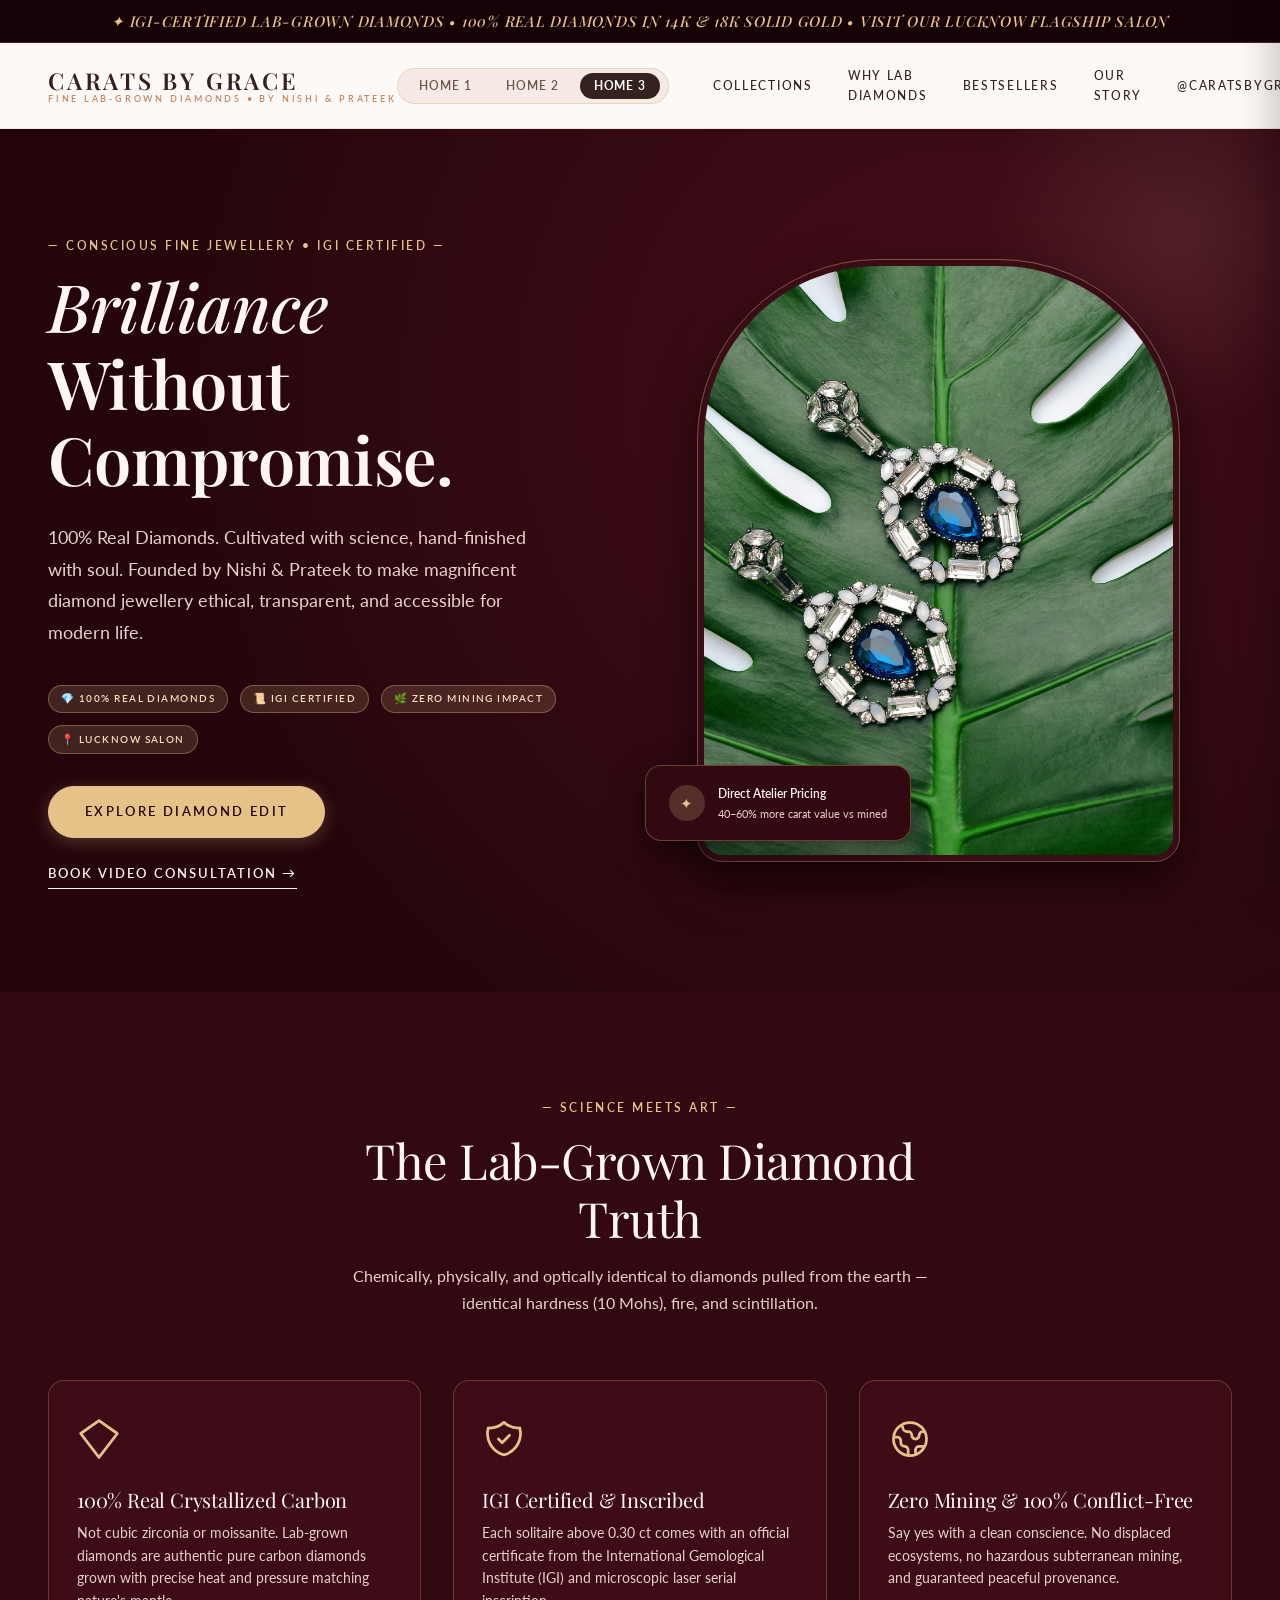
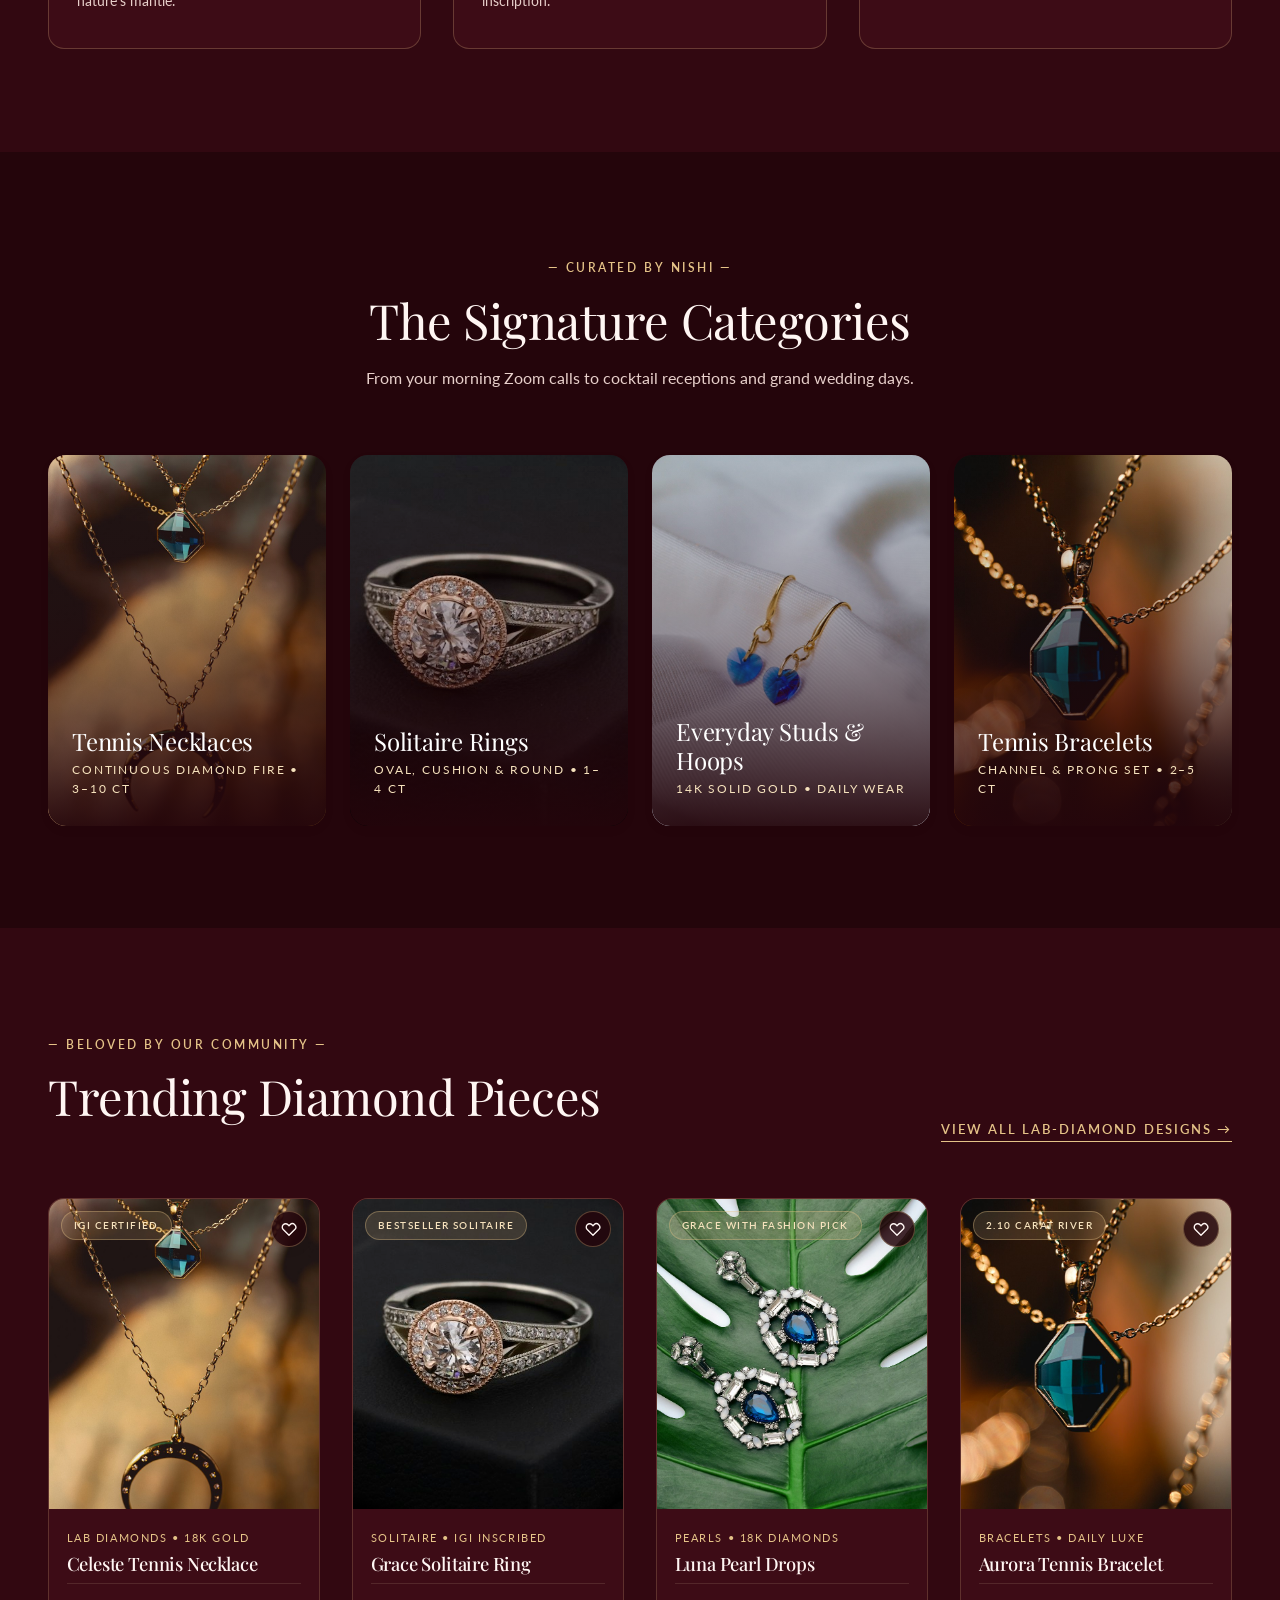
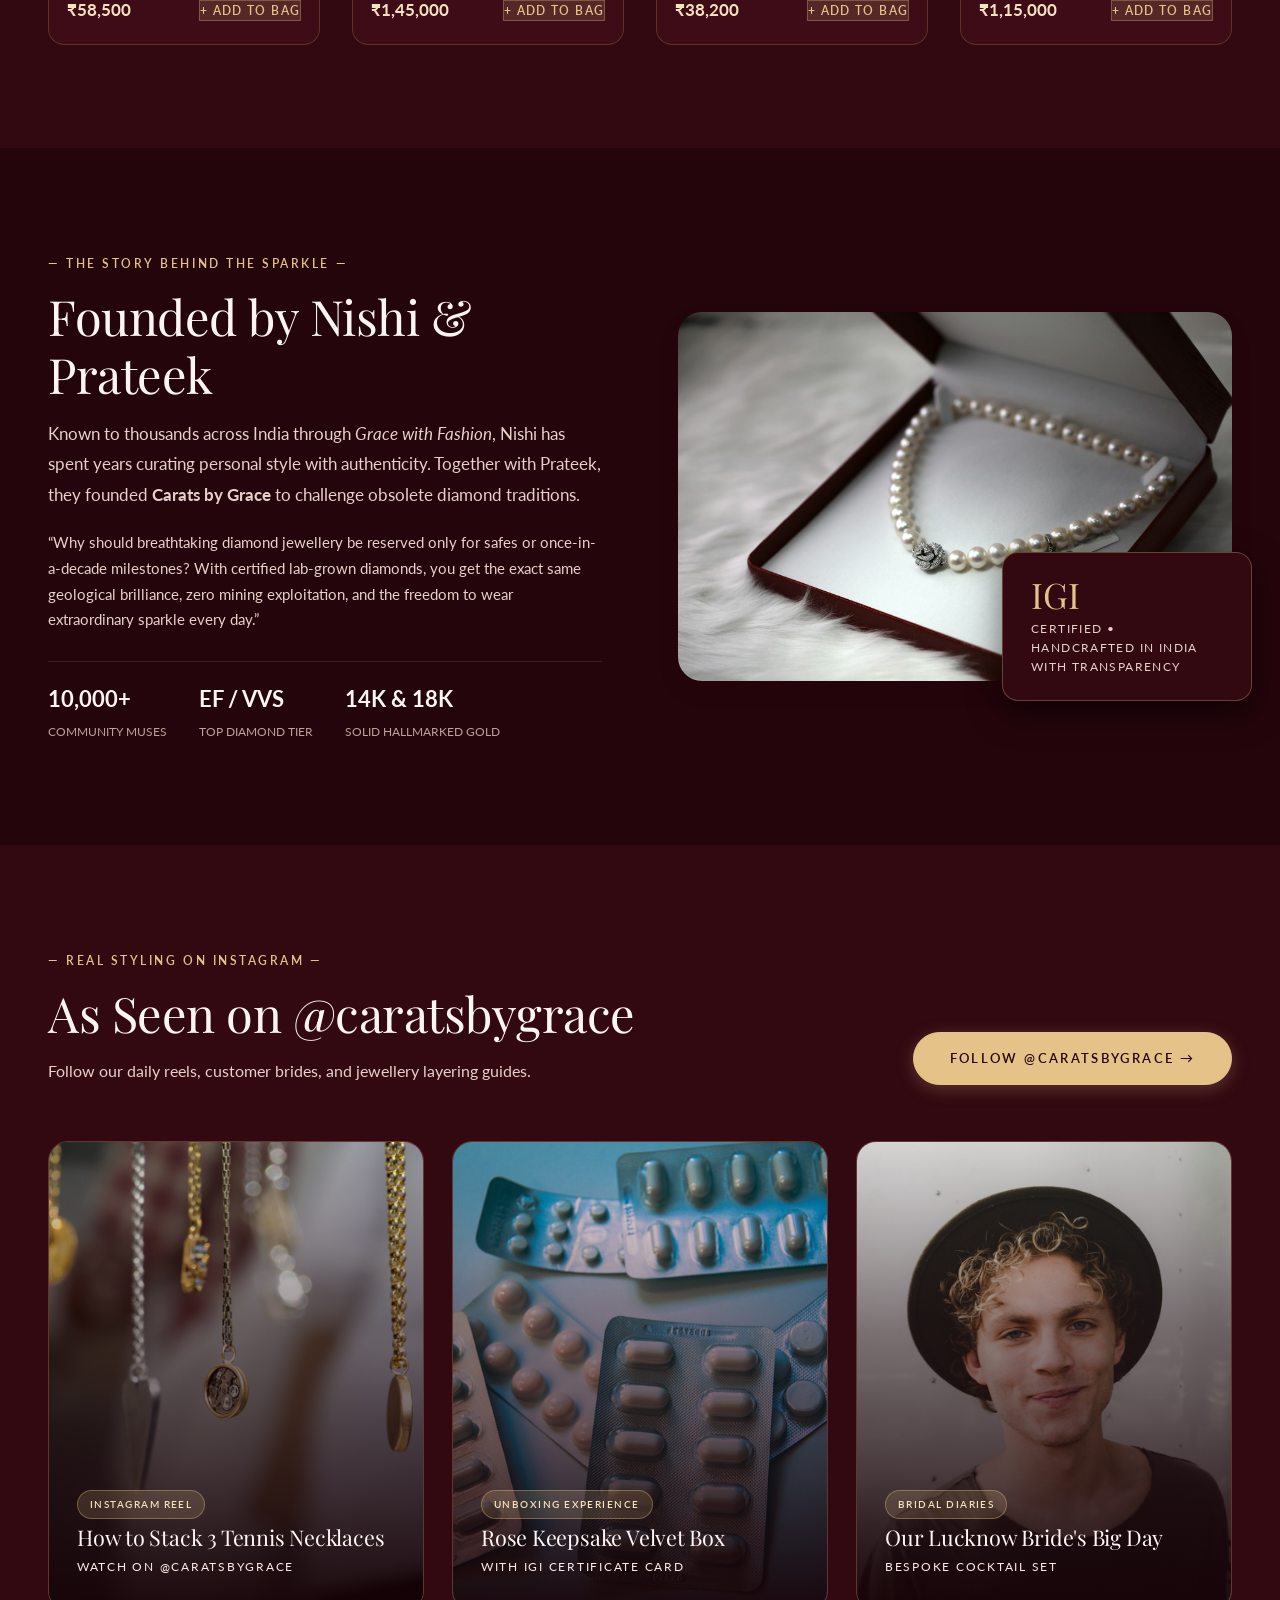
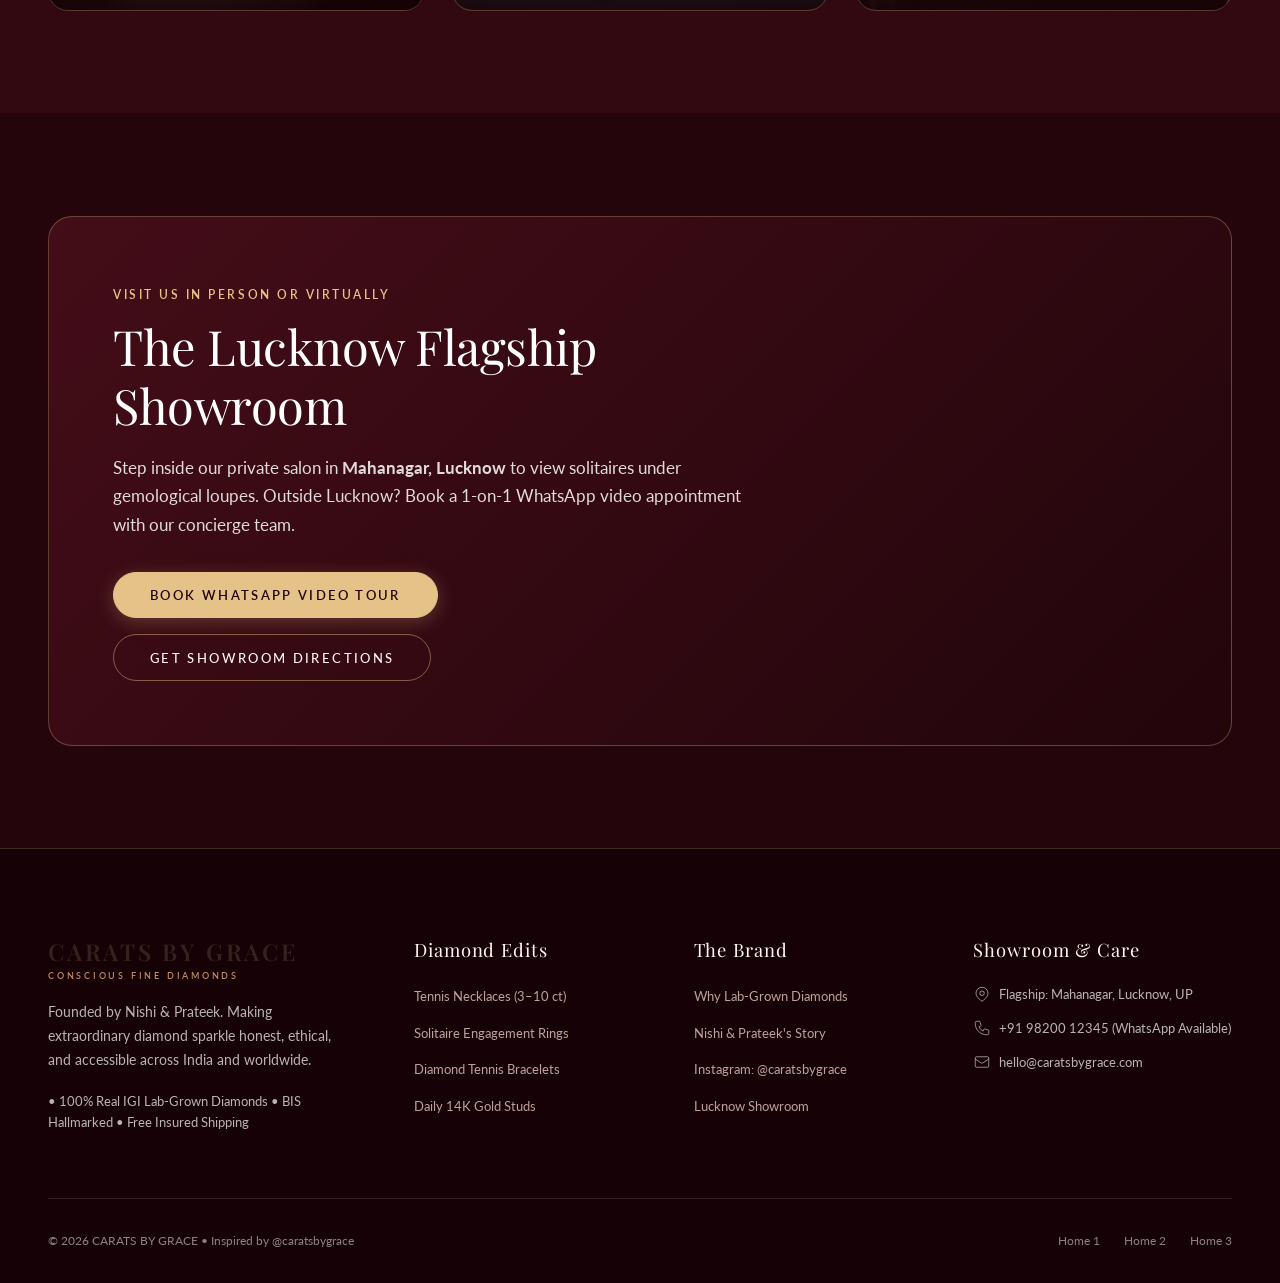
==== commit 32584404: "Transform Home 3 to Burgundy luxury theme, fix editorial grid image clipping, and enhance phone resp" ====
--- a/home-3.html
+++ b/home-3.html
@@ -157,7 +157,7 @@
 
         <div class="features-grid">
           <!-- Pillar 1 -->
-          <div class="feature-box" style="background-color: #FFFFFF; border-radius: 16px;">
+          <div class="feature-box" style="border-radius: 16px;">
             <svg class="feature-icon" fill="none" stroke="currentColor" stroke-width="1.5" viewBox="0 0 24 24">
               <path stroke-linecap="round" stroke-linejoin="round" d="M12 2L2 9l10 13 10-13-10-7z"/>
             </svg>
@@ -168,7 +168,7 @@
           </div>
 
           <!-- Pillar 2 -->
-          <div class="feature-box" style="background-color: #FFFFFF; border-radius: 16px;">
+          <div class="feature-box" style="border-radius: 16px;">
             <svg class="feature-icon" fill="none" stroke="currentColor" stroke-width="1.5" viewBox="0 0 24 24">
               <path stroke-linecap="round" stroke-linejoin="round" d="M9 12l2 2 4-4m5.618-4.016A11.955 11.955 0 0112 2.944a11.955 11.955 0 01-8.618 3.04A12.02 12.02 0 003 9c0 5.591 3.824 10.29 9 11.622 5.176-1.332 9-6.03 9-11.622 0-1.042-.133-2.052-.382-3.016z"/>
             </svg>
@@ -179,7 +179,7 @@
           </div>
 
           <!-- Pillar 3 -->
-          <div class="feature-box" style="background-color: #FFFFFF; border-radius: 16px;">
+          <div class="feature-box" style="border-radius: 16px;">
             <svg class="feature-icon" fill="none" stroke="currentColor" stroke-width="1.5" viewBox="0 0 24 24">
               <path stroke-linecap="round" stroke-linejoin="round" d="M3.055 11H5a2 2 0 012 2v1a2 2 0 002 2 2 2 0 012 2v2.945M8 3.935V5.5A2.5 2.5 0 0010.5 8h.5a2 2 0 012 2 2 2 0 104 0 2 2 0 012-2h1.064M15 20.488V18a2 2 0 012-2h3.064M21 12a9 9 0 11-18 0 9 9 0 0118 0z"/>
             </svg>
@@ -205,36 +205,36 @@
           <!-- Item 1: Tennis Necklaces -->
           <div class="category-card" style="border-radius: 18px; box-shadow: var(--shadow-sm);">
             <img src="assets/images/celeste-necklace.jpg" alt="Diamond tennis necklace" class="category-card-img" loading="lazy">
-            <div class="category-card-overlay" style="border-radius: 18px; background: linear-gradient(to top, rgba(51, 34, 30, 0.88) 0%, rgba(51, 34, 30, 0.15) 60%, transparent 100%);">
+            <div class="category-card-overlay" style="border-radius: 18px; background: linear-gradient(to top, rgba(36, 5, 11, 0.94) 0%, rgba(36, 5, 11, 0.25) 60%, transparent 100%);">
               <h3 class="category-card-title">Tennis Necklaces</h3>
-              <span class="category-card-count" style="color: #F8E5E3;">Continuous Diamond Fire &bull; 3–10 ct</span>
+              <span class="category-card-count" style="color: var(--accent-gold-light);">Continuous Diamond Fire &bull; 3–10 ct</span>
             </div>
           </div>
 
           <!-- Item 2: Solitaire Engagement Rings -->
           <div class="category-card" style="border-radius: 18px; box-shadow: var(--shadow-sm);">
             <img src="assets/images/grace-ring.jpg" alt="Lab diamond solitaire rings" class="category-card-img" loading="lazy">
-            <div class="category-card-overlay" style="border-radius: 18px; background: linear-gradient(to top, rgba(51, 34, 30, 0.88) 0%, rgba(51, 34, 30, 0.15) 60%, transparent 100%);">
+            <div class="category-card-overlay" style="border-radius: 18px; background: linear-gradient(to top, rgba(36, 5, 11, 0.94) 0%, rgba(36, 5, 11, 0.25) 60%, transparent 100%);">
               <h3 class="category-card-title">Solitaire Rings</h3>
-              <span class="category-card-count" style="color: #F8E5E3;">Oval, Cushion & Round &bull; 1–4 ct</span>
+              <span class="category-card-count" style="color: var(--accent-gold-light);">Oval, Cushion & Round &bull; 1–4 ct</span>
             </div>
           </div>
 
           <!-- Item 3: Everyday Hoops & Studs -->
           <div class="category-card" style="border-radius: 18px; box-shadow: var(--shadow-sm);">
             <img src="assets/images/classic-hoops.jpg" alt="Everyday diamond hoops" class="category-card-img" loading="lazy">
-            <div class="category-card-overlay" style="border-radius: 18px; background: linear-gradient(to top, rgba(51, 34, 30, 0.88) 0%, rgba(51, 34, 30, 0.15) 60%, transparent 100%);">
+            <div class="category-card-overlay" style="border-radius: 18px; background: linear-gradient(to top, rgba(36, 5, 11, 0.94) 0%, rgba(36, 5, 11, 0.25) 60%, transparent 100%);">
               <h3 class="category-card-title">Everyday Studs & Hoops</h3>
-              <span class="category-card-count" style="color: #F8E5E3;">14K Solid Gold &bull; Daily Wear</span>
+              <span class="category-card-count" style="color: var(--accent-gold-light);">14K Solid Gold &bull; Daily Wear</span>
             </div>
           </div>
 
           <!-- Item 4: Tennis Bracelets -->
           <div class="category-card" style="border-radius: 18px; box-shadow: var(--shadow-sm);">
             <img src="assets/images/aurora-bracelet.jpg" alt="Diamond tennis bracelet" class="category-card-img" loading="lazy">
-            <div class="category-card-overlay" style="border-radius: 18px; background: linear-gradient(to top, rgba(51, 34, 30, 0.88) 0%, rgba(51, 34, 30, 0.15) 60%, transparent 100%);">
+            <div class="category-card-overlay" style="border-radius: 18px; background: linear-gradient(to top, rgba(36, 5, 11, 0.94) 0%, rgba(36, 5, 11, 0.25) 60%, transparent 100%);">
               <h3 class="category-card-title">Tennis Bracelets</h3>
-              <span class="category-card-count" style="color: #F8E5E3;">Channel & Prong Set &bull; 2–5 ct</span>
+              <span class="category-card-count" style="color: var(--accent-gold-light);">Channel & Prong Set &bull; 2–5 ct</span>
             </div>
           </div>
         </div>
@@ -404,7 +404,7 @@
             <h2 class="section-title">As Seen on @caratsbygrace</h2>
             <p class="section-desc text-left" style="margin: 0;">Follow our daily reels, customer brides, and jewellery layering guides.</p>
           </div>
-          <a href="https://www.instagram.com/caratsbygrace" target="_blank" rel="noopener noreferrer" class="btn btn-primary" style="background-color: #C08A63; border-color: #C08A63; color: #FFF;">
+          <a href="https://www.instagram.com/caratsbygrace" target="_blank" rel="noopener noreferrer" class="btn btn-primary">
             Follow @caratsbygrace &rarr;
           </a>
         </div>
@@ -446,18 +446,18 @@
     <!-- ==================== LUCKNOW SHOWROOM & VIDEO APPOINTMENTS ==================== -->
     <section class="section-padding" id="showroom">
       <div class="container">
-        <div style="background-color: #33221E; color: #FFFFFF; border-radius: 24px; padding: clamp(3rem, 6vw, 5rem); position: relative; overflow: hidden;">
+        <div style="background: linear-gradient(135deg, #440D18 0%, #22050B 100%); border: 1px solid rgba(229, 195, 136, 0.3); color: #FFFFFF; border-radius: 24px; padding: clamp(2.5rem, 5vw, 4.5rem); position: relative; overflow: hidden;">
           <div style="max-width: 650px; position: relative; z-index: 2;">
-            <span class="eyebrow" style="color: #DFC28A;">VISIT US IN PERSON OR VIRTUALLY</span>
+            <span class="eyebrow" style="color: var(--accent-gold);">VISIT US IN PERSON OR VIRTUALLY</span>
             <h2 class="section-title" style="color: #FFFFFF; margin-bottom: 1.25rem;">The Lucknow Flagship Showroom</h2>
             <p style="font-size: 1.05rem; line-height: 1.7; color: rgba(255, 255, 255, 0.85); margin-bottom: 2rem;">
               Step inside our private salon in <strong>Mahanagar, Lucknow</strong> to view solitaires under gemological loupes. Outside Lucknow? Book a 1-on-1 WhatsApp video appointment with our concierge team.
             </p>
             <div style="display: flex; gap: 1rem; flex-wrap: wrap;">
-              <button class="btn btn-primary" onclick="showToast('WhatsApp Video Appointment request opened.', '📹')" style="background-color: #DFC28A; color: #33221E; border-color: #DFC28A;">
+              <button class="btn btn-primary" onclick="showToast('WhatsApp Video Appointment request opened.', '📹')" style="background-color: var(--accent-gold); color: #24050B; border-color: var(--accent-gold); font-weight: 600;">
                 Book WhatsApp Video Tour
               </button>
-              <button class="btn btn-secondary" onclick="showToast('Showroom directions sent: Mahanagar, Lucknow, UP.', '📍')" style="color: #FFFFFF; border-color: rgba(255, 255, 255, 0.4);">
+              <button class="btn btn-secondary" onclick="showToast('Showroom directions sent: Mahanagar, Lucknow, UP.', '📍')" style="color: #FFF6F3; border-color: rgba(229, 195, 136, 0.45);">
                 Get Showroom Directions
               </button>
             </div>
@@ -468,7 +468,7 @@
   </main>
 
   <!-- ==================== BOUTIQUE FOOTER ==================== -->
-  <footer class="site-footer" id="contact" style="background-color: #33221E;">
+  <footer class="site-footer" id="contact">
     <div class="container">
       <div class="footer-top">
         <div class="footer-brand">
--- a/css/style.css
+++ b/css/style.css
@@ -248,62 +248,295 @@
   background-color: #201D27;
 }
 
-/* --- CONCEPT 3: CARATS BY GRACE (@caratsbygrace Fine Lab-Grown Diamonds) --- */
+/* --- CONCEPT 3: CARATS BY GRACE (@caratsbygrace Fine Lab-Grown Diamonds) — ROYAL VELVET BURGUNDY & CHAMPAGNE GOLD --- */
 body.theme-grace,
-body.theme-romantic {
-  --bg-primary: #FDF9F6;       /* Warm Cashmere Blush Ivory */
-  --bg-secondary: #F6EDE7;     /* Soft Rose Powder Cream */
-  --bg-card: #FFFFFF;
-  --bg-dark: #33221E;          /* Rich Warm Mocha Rosewood */
-  --text-primary: #33221E;     /* Deep Warm Espresso */
-  --text-secondary: #6B514B;   /* Velvety Cocoa */
-  --text-muted: #967B75;
-  --accent-gold: #C08A63;      /* Warm Rose Gold & Champagne Shimmer */
-  --accent-gold-light: #F2DCD0;
-  --accent-taupe: #A97C82;     /* Dusty Mauve */
-  --border-color: rgba(192, 138, 99, 0.28);
-  --border-subtle: rgba(51, 34, 30, 0.08);
+body.theme-romantic,
+body.theme-burgundy {
+  --bg-primary: #24050B;       /* Deep Imperial Velvet Burgundy */
+  --bg-secondary: #320811;     /* Rich Royal Bordeaux Wine */
+  --bg-card: #3D0C16;          /* Opulent Wine Velvet Card */
+  --bg-dark: #160206;          /* Midnight Oxblood Noir */
+  --text-primary: #FFF6F3;     /* Luminous Ivory Pearl */
+  --text-secondary: #E8D0CB;   /* Soft Rose Silk Cream */
+  --text-muted: #BFA09B;       /* Antique Dusty Rose */
+  --accent-gold: #E5C388;      /* Gilded Champagne Gold */
+  --accent-gold-light: #F6E2BD;/* Shimmering Pale Gold */
+  --accent-taupe: #5A1623;     /* Deep Crimson Merlot */
+  --border-color: rgba(229, 195, 136, 0.32);
+  --border-subtle: rgba(246, 226, 189, 0.12);
 
   --font-heading: var(--font-playfair);
   --font-body: var(--font-lato);
   --radius-card: 16px;
   --radius-btn: 30px;
-  --header-bg: rgba(253, 249, 246, 0.94);
-  --nav-text: #33221E;
+  --header-bg: rgba(36, 5, 11, 0.96);
+  --nav-text: #FFF6F3;
 }
 
 body.theme-grace .brand-wordmark {
   letter-spacing: 0.14em;
   font-weight: 600;
+  color: #FFF6F3;
 }
 
 body.theme-grace .site-header {
-  background-color: var(--header-bg);
-  border-bottom: 1px solid rgba(192, 138, 99, 0.2);
+  background-color: var(--header-bg) !important;
+  border-bottom: 1px solid rgba(229, 195, 136, 0.22);
+}
+
+body.theme-grace .nav-link,
+body.theme-grace .action-btn {
+  color: #FFF6F3;
+}
+
+body.theme-grace .nav-link:hover {
+  color: var(--accent-gold);
+}
+
+body.theme-grace .nav-concept-group {
+  background: rgba(255, 255, 255, 0.08);
+  border: 1px solid rgba(229, 195, 136, 0.25);
+}
+
+body.theme-grace .nav-concept-link {
+  color: #E8D0CB;
+}
+
+body.theme-grace .nav-concept-link.active {
+  background-color: var(--accent-gold);
+  color: #24050B;
+  font-weight: 700;
 }
 
 body.theme-grace .announcement-bar {
-  background-color: #F7EAE3;
-  color: #4A322D;
+  background-color: #160206;
+  color: var(--accent-gold);
+  border-bottom: 1px solid rgba(229, 195, 136, 0.2);
   font-family: var(--font-heading);
   font-style: italic;
   font-size: 0.94rem;
-  letter-spacing: 0.04em;
+  letter-spacing: 0.05em;
 }
 
 body.theme-grace .btn-primary {
-  background-color: #33221E;
-  color: #FDF9F6;
-  border-color: #33221E;
-  box-shadow: 0 4px 15px rgba(51, 34, 30, 0.15);
+  background-color: var(--accent-gold);
+  color: #24050B;
+  border-color: var(--accent-gold);
+  font-weight: 600;
+  box-shadow: 0 4px 18px rgba(229, 195, 136, 0.25);
 }
 
 body.theme-grace .btn-primary:hover {
-  background-color: #C08A63;
-  border-color: #C08A63;
+  background-color: #FFFFFF;
+  border-color: #FFFFFF;
+  color: #24050B;
+  transform: translateY(-2px);
+  box-shadow: 0 8px 24px rgba(255, 255, 255, 0.35);
+}
+
+body.theme-grace .btn-secondary {
+  border-color: rgba(229, 195, 136, 0.45);
+  color: #FFF6F3;
+  background: transparent;
+}
+
+body.theme-grace .btn-secondary:hover {
+  background-color: rgba(229, 195, 136, 0.15);
+  border-color: var(--accent-gold);
   color: #FFFFFF;
-  transform: translateY(-2px);
-  box-shadow: 0 8px 22px rgba(192, 138, 99, 0.35);
+}
+
+body.theme-grace .btn-underline {
+  color: var(--accent-gold);
+}
+
+body.theme-grace .product-card {
+  background-color: var(--bg-card);
+  border-color: rgba(229, 195, 136, 0.2);
+}
+
+body.theme-grace .product-card:hover {
+  border-color: rgba(229, 195, 136, 0.55);
+  box-shadow: 0 16px 36px rgba(10, 2, 4, 0.7);
+}
+
+body.theme-grace .product-image-wrap {
+  background-color: #1A0308;
+}
+
+body.theme-grace .product-title {
+  color: #FFF6F3;
+}
+
+body.theme-grace .product-category {
+  color: var(--accent-gold);
+}
+
+body.theme-grace .product-price {
+  color: var(--accent-gold-light);
+  font-weight: 700;
+}
+
+body.theme-grace .product-add-btn {
+  background-color: rgba(229, 195, 136, 0.15);
+  color: var(--accent-gold);
+  border: 1px solid rgba(229, 195, 136, 0.3);
+}
+
+body.theme-grace .product-add-btn:hover {
+  background-color: var(--accent-gold);
+  color: #24050B;
+}
+
+body.theme-grace .product-wishlist-btn {
+  background: rgba(36, 5, 11, 0.85);
+  color: #FFF6F3;
+  border: 1px solid rgba(229, 195, 136, 0.3);
+}
+
+body.theme-grace .product-wishlist-btn:hover {
+  background-color: var(--accent-gold);
+  color: #24050B;
+}
+
+body.theme-grace .feature-box {
+  background-color: var(--bg-card);
+  border-color: rgba(229, 195, 136, 0.25);
+}
+
+body.theme-grace .feature-icon {
+  color: var(--accent-gold);
+}
+
+body.theme-grace .feature-title {
+  color: #FFF6F3;
+}
+
+body.theme-grace .feature-desc {
+  color: #E8D0CB;
+}
+
+body.theme-grace .badge-rose {
+  background-color: rgba(229, 195, 136, 0.16);
+  color: #F6E2BD;
+  border: 1px solid rgba(229, 195, 136, 0.35);
+}
+
+body.theme-grace .romantic-floating-card,
+body.theme-grace .split-floating-note {
+  background-color: #320811;
+  color: #FFF6F3;
+  border: 1px solid rgba(229, 195, 136, 0.3);
+  box-shadow: 0 12px 32px rgba(0, 0, 0, 0.5);
+}
+
+body.theme-grace .floating-card-text {
+  color: #FFF6F3;
+}
+
+body.theme-grace .floating-card-sub,
+body.theme-grace .split-note-text {
+  color: #E8D0CB;
+}
+
+body.theme-grace .floating-icon-heart {
+  background-color: rgba(229, 195, 136, 0.2);
+  color: var(--accent-gold);
+}
+
+body.theme-grace .hero-romantic {
+  background: radial-gradient(circle at 75% 30%, #460E1A 0%, #24050B 72%);
+}
+
+body.theme-grace .romantic-frame-primary {
+  border: 6px solid #3A0C16;
+  outline: 1px solid rgba(229, 195, 136, 0.4);
+  box-shadow: 0 20px 50px rgba(0, 0, 0, 0.6);
+}
+
+body.theme-grace .gift-card {
+  border: 1px solid rgba(229, 195, 136, 0.25);
+}
+
+body.theme-grace .gift-card-content {
+  background: linear-gradient(to top, rgba(22, 2, 6, 0.95) 0%, rgba(22, 2, 6, 0.45) 60%, transparent 100%);
+}
+
+body.theme-grace .gift-card-title {
+  color: #FFF6F3;
+}
+
+body.theme-grace .gift-card-sub {
+  color: #F6E2BD;
+}
+
+body.theme-grace .testimonial-card {
+  background-color: var(--bg-card);
+  border-color: rgba(229, 195, 136, 0.2);
+}
+
+body.theme-grace .testimonial-quote {
+  color: #FFF6F3;
+}
+
+body.theme-grace .testimonial-author {
+  color: var(--accent-gold);
+}
+
+body.theme-grace .testimonial-city {
+  color: #BFA09B;
+}
+
+body.theme-grace .site-footer {
+  background-color: #160206 !important;
+  border-top: 1px solid rgba(229, 195, 136, 0.2);
+  color: #E8D0CB;
+}
+
+body.theme-grace .footer-heading {
+  color: #FFF6F3;
+}
+
+body.theme-grace .footer-link {
+  color: #BFA09B;
+}
+
+body.theme-grace .footer-link:hover {
+  color: var(--accent-gold);
+}
+
+body.theme-grace .quickview-card,
+body.theme-grace .drawer-panel,
+body.theme-grace .mobile-drawer-content {
+  background-color: #24050B;
+  color: #FFF6F3;
+}
+
+body.theme-grace .mobile-concept-list {
+  background-color: #320811;
+  border: 1px solid rgba(229, 195, 136, 0.2);
+}
+
+body.theme-grace .mobile-drawer-header {
+  border-bottom: 1px solid rgba(229, 195, 136, 0.2);
+}
+
+body.theme-grace .mobile-nav-link {
+  color: #FFF6F3;
+  border-bottom: 1px solid rgba(229, 195, 136, 0.12);
+}
+
+body.theme-grace .mobile-nav-link:hover {
+  color: var(--accent-gold);
+}
+
+body.theme-grace .search-modal {
+  background-color: rgba(22, 2, 6, 0.98);
+}
+
+body.theme-grace .search-input-field {
+  color: #FFF6F3;
+  border-bottom-color: var(--accent-gold);
 }
 
 /* ==========================================================================
@@ -1409,68 +1642,92 @@
 /* Editorial Campaign Asymmetric Spread */
 .editorial-spread-grid {
   display: grid;
-  grid-template-columns: 1.4fr 1fr 1fr;
+  grid-template-columns: minmax(0, 1.25fr) minmax(0, 1fr) minmax(0, 1fr);
   gap: 1.5rem;
   align-items: stretch;
+  width: 100%;
 }
 
 .spread-card {
   position: relative;
   overflow: hidden;
-  background-color: #F8F7F5;
+  background-color: #1A1822;
+  border-radius: 4px;
+  min-width: 0;
+  display: flex;
 }
 
 .spread-card.tall {
   grid-row: span 2;
-  aspect-ratio: 3/4.5;
+  aspect-ratio: 3/4.2;
 }
 
 .spread-card.standard {
   aspect-ratio: 4/3;
+}
+
+.spread-card.wide {
+  grid-column: 2 / span 2;
+  aspect-ratio: 16/7.5;
 }
 
 .spread-card img {
   width: 100%;
   height: 100%;
   object-fit: cover;
+  object-position: center;
+  display: block;
   transition: transform var(--transition-slow);
 }
 
+.spread-card.tall img {
+  object-position: center 20%;
+}
+
 .spread-card:hover img {
-  transform: scale(1.05);
+  transform: scale(1.04);
 }
 
 .spread-caption {
   position: absolute;
-  bottom: 1.25rem;
-  left: 1.25rem;
-  right: 1.25rem;
-  background: rgba(255, 255, 255, 0.92);
-  backdrop-filter: blur(8px);
-  padding: 0.9rem 1.1rem;
+  bottom: 0;
+  left: 0;
+  right: 0;
+  background: linear-gradient(to top, rgba(17, 16, 20, 0.95) 0%, rgba(17, 16, 20, 0.82) 55%, transparent 100%);
+  padding: 2.25rem 1.25rem 1rem;
   display: flex;
   justify-content: space-between;
-  align-items: center;
-}
-
-body.theme-dark .spread-caption {
-  background: rgba(22, 20, 28, 0.94);
-  color: #F7F5F0;
-  border: 1px solid rgba(212, 175, 55, 0.25);
+  align-items: flex-end;
+  gap: 0.75rem;
+  border-bottom: 2px solid var(--accent-gold);
+  pointer-events: none;
+}
+
+body.theme-bright .spread-caption {
+  background: linear-gradient(to top, rgba(255, 255, 255, 0.95) 0%, rgba(255, 255, 255, 0.8) 55%, transparent 100%);
+  border-bottom-color: var(--accent-gold);
 }
 
 .spread-caption-title {
   font-family: var(--font-bodoni);
-  font-size: 1.05rem;
+  font-size: clamp(0.78rem, 1.05vw, 0.95rem);
   font-weight: 700;
   text-transform: uppercase;
   letter-spacing: 0.05em;
+  line-height: 1.3;
+  color: #FFFFFF;
+}
+
+body.theme-bright .spread-caption-title {
+  color: #1C1917;
 }
 
 .spread-caption-num {
   font-size: 0.75rem;
   font-weight: 700;
-  color: #888888;
+  letter-spacing: 0.1em;
+  color: var(--accent-gold);
+  white-space: nowrap;
 }
 
 /* Big Typography Statement */
@@ -2625,11 +2882,22 @@
 
   .editorial-spread-grid {
     grid-template-columns: 1fr 1fr;
+    gap: 1.25rem;
   }
 
   .spread-card.tall {
+    grid-column: span 2;
     grid-row: span 1;
-    aspect-ratio: 4/5;
+    aspect-ratio: 16/9;
+  }
+
+  .spread-card.standard {
+    aspect-ratio: 1/1;
+  }
+
+  .spread-card.wide {
+    grid-column: span 2;
+    aspect-ratio: 16/8;
   }
 }
 
@@ -2671,12 +2939,52 @@
     padding: 1rem 1.25rem;
   }
 
+  .hero-editorial-floating-badge {
+    left: 10px;
+    bottom: -15px;
+    padding: 1rem 1.25rem;
+  }
+
+  .romantic-floating-card {
+    left: 10px;
+    bottom: -15px;
+    padding: 0.85rem 1.1rem;
+  }
+
+  .hero-romantic-media {
+    width: 100%;
+    max-width: 440px;
+    margin-inline: auto;
+  }
+
+  .romantic-frame-primary {
+    width: 92%;
+  }
+
   .quickview-card {
     grid-template-columns: 1fr;
   }
 
   .editorial-spread-grid {
-    grid-template-columns: 1fr;
+    grid-template-columns: 1fr !important;
+    gap: 1.25rem;
+  }
+
+  .spread-card.tall,
+  .spread-card.standard,
+  .spread-card.wide {
+    grid-column: span 1 !important;
+    grid-row: span 1 !important;
+    aspect-ratio: 4/3 !important;
+    width: 100%;
+  }
+
+  .spread-caption {
+    padding: 1.75rem 1rem 0.85rem;
+  }
+
+  .spread-caption-title {
+    font-size: 0.88rem;
   }
 
   .footer-top {
@@ -2702,6 +3010,39 @@
   }
 }
 
+@media (max-width: 480px) {
+  .editorial-spread-grid {
+    gap: 1rem;
+  }
+
+  .spread-card.tall,
+  .spread-card.standard,
+  .spread-card.wide {
+    aspect-ratio: 1/1 !important;
+  }
+
+  .spread-caption {
+    padding: 1.5rem 0.85rem 0.75rem;
+  }
+
+  .spread-caption-title {
+    font-size: 0.8rem;
+    letter-spacing: 0.04em;
+  }
+
+  .spread-caption-num {
+    font-size: 0.68rem;
+  }
+
+  .hero-romantic-title {
+    font-size: 2.2rem;
+  }
+
+  .hero-editorial-title {
+    font-size: 2.4rem;
+  }
+}
+
 @media (max-width: 390px) {
   .brand-wordmark {
     font-size: 1.2rem;
